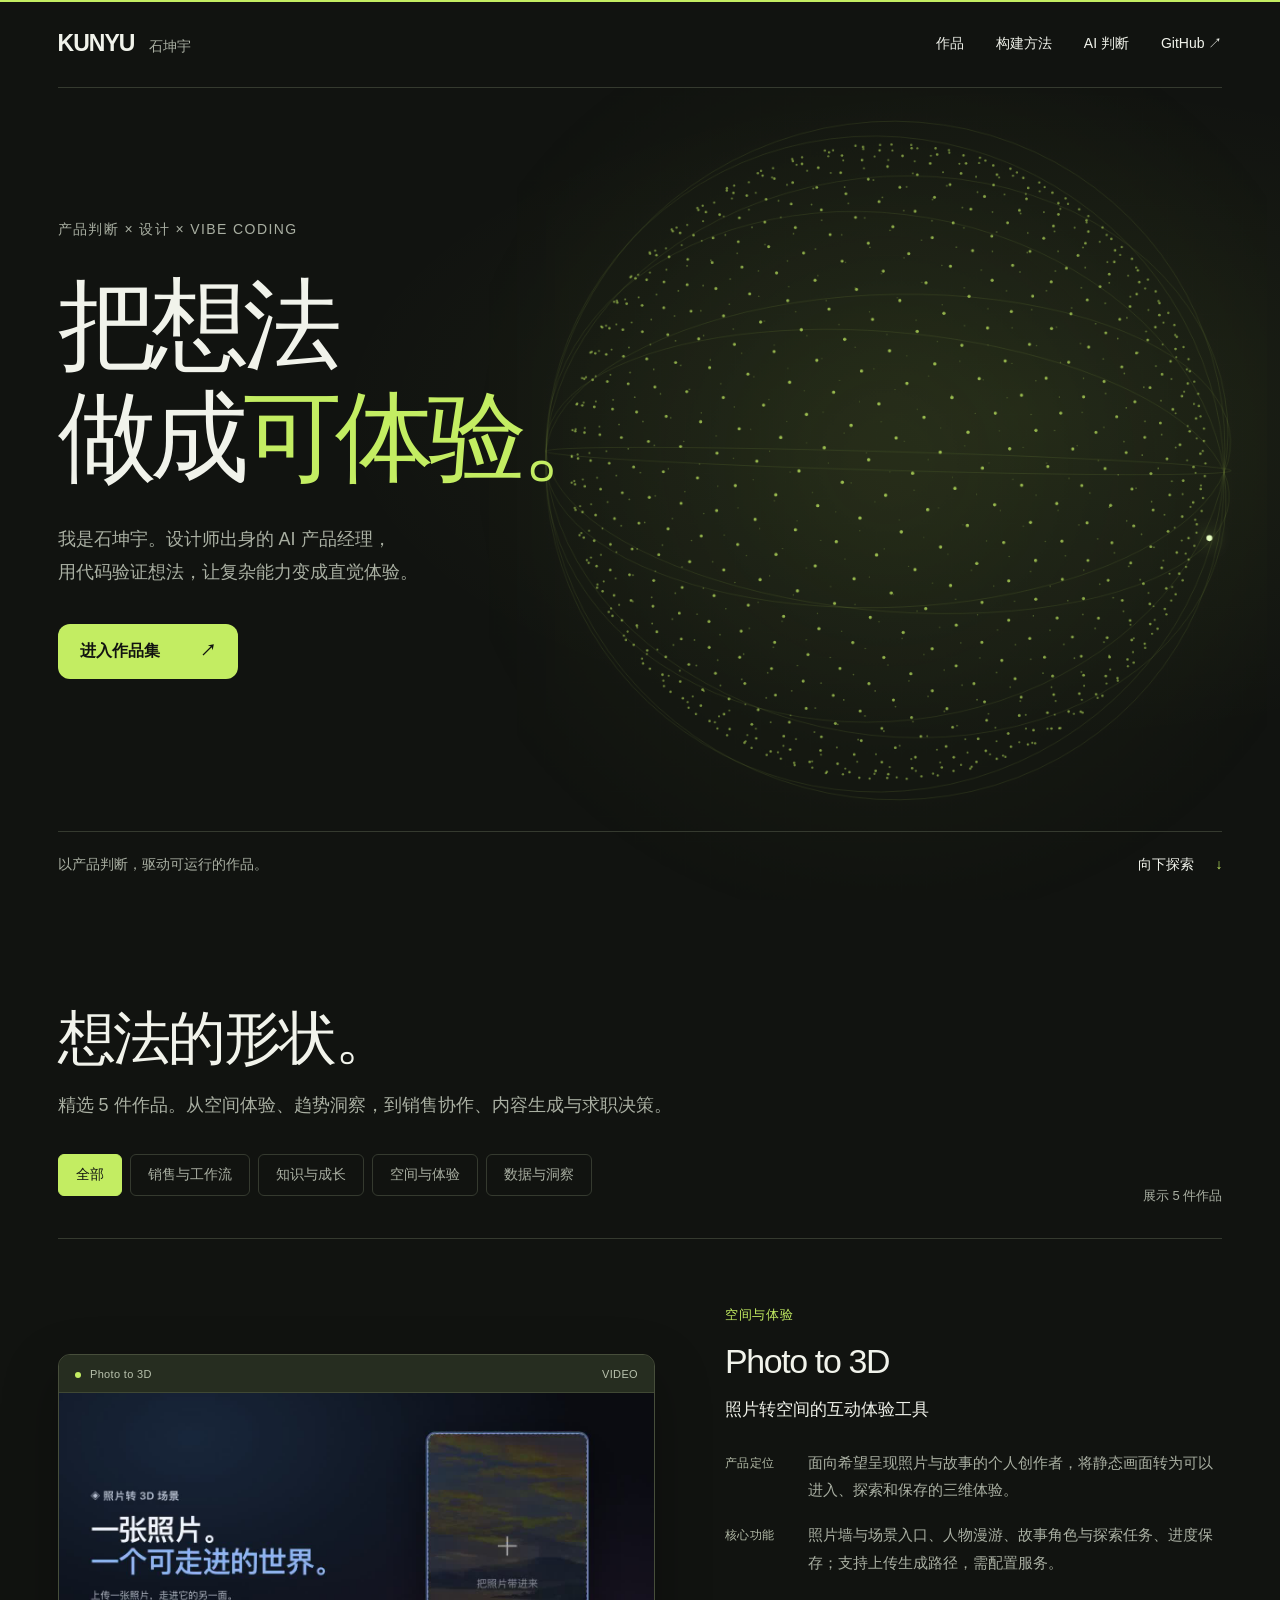
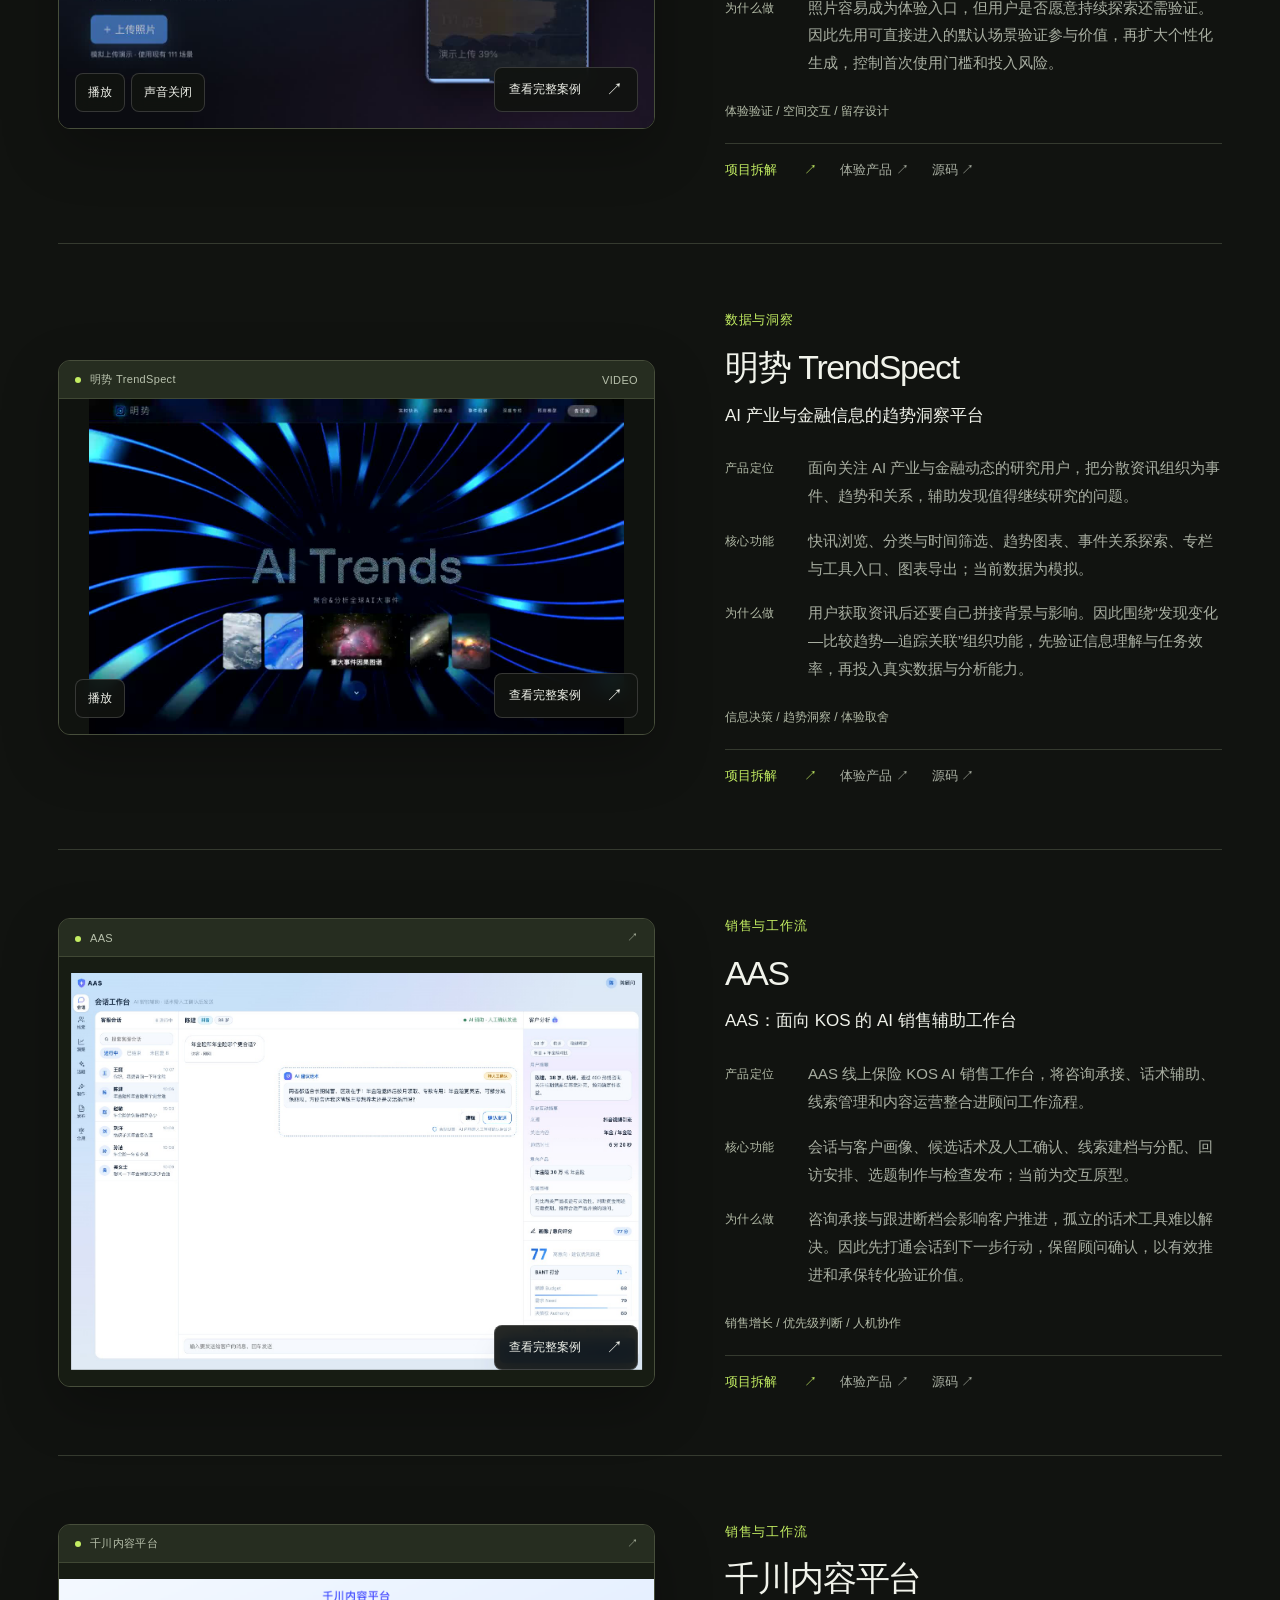
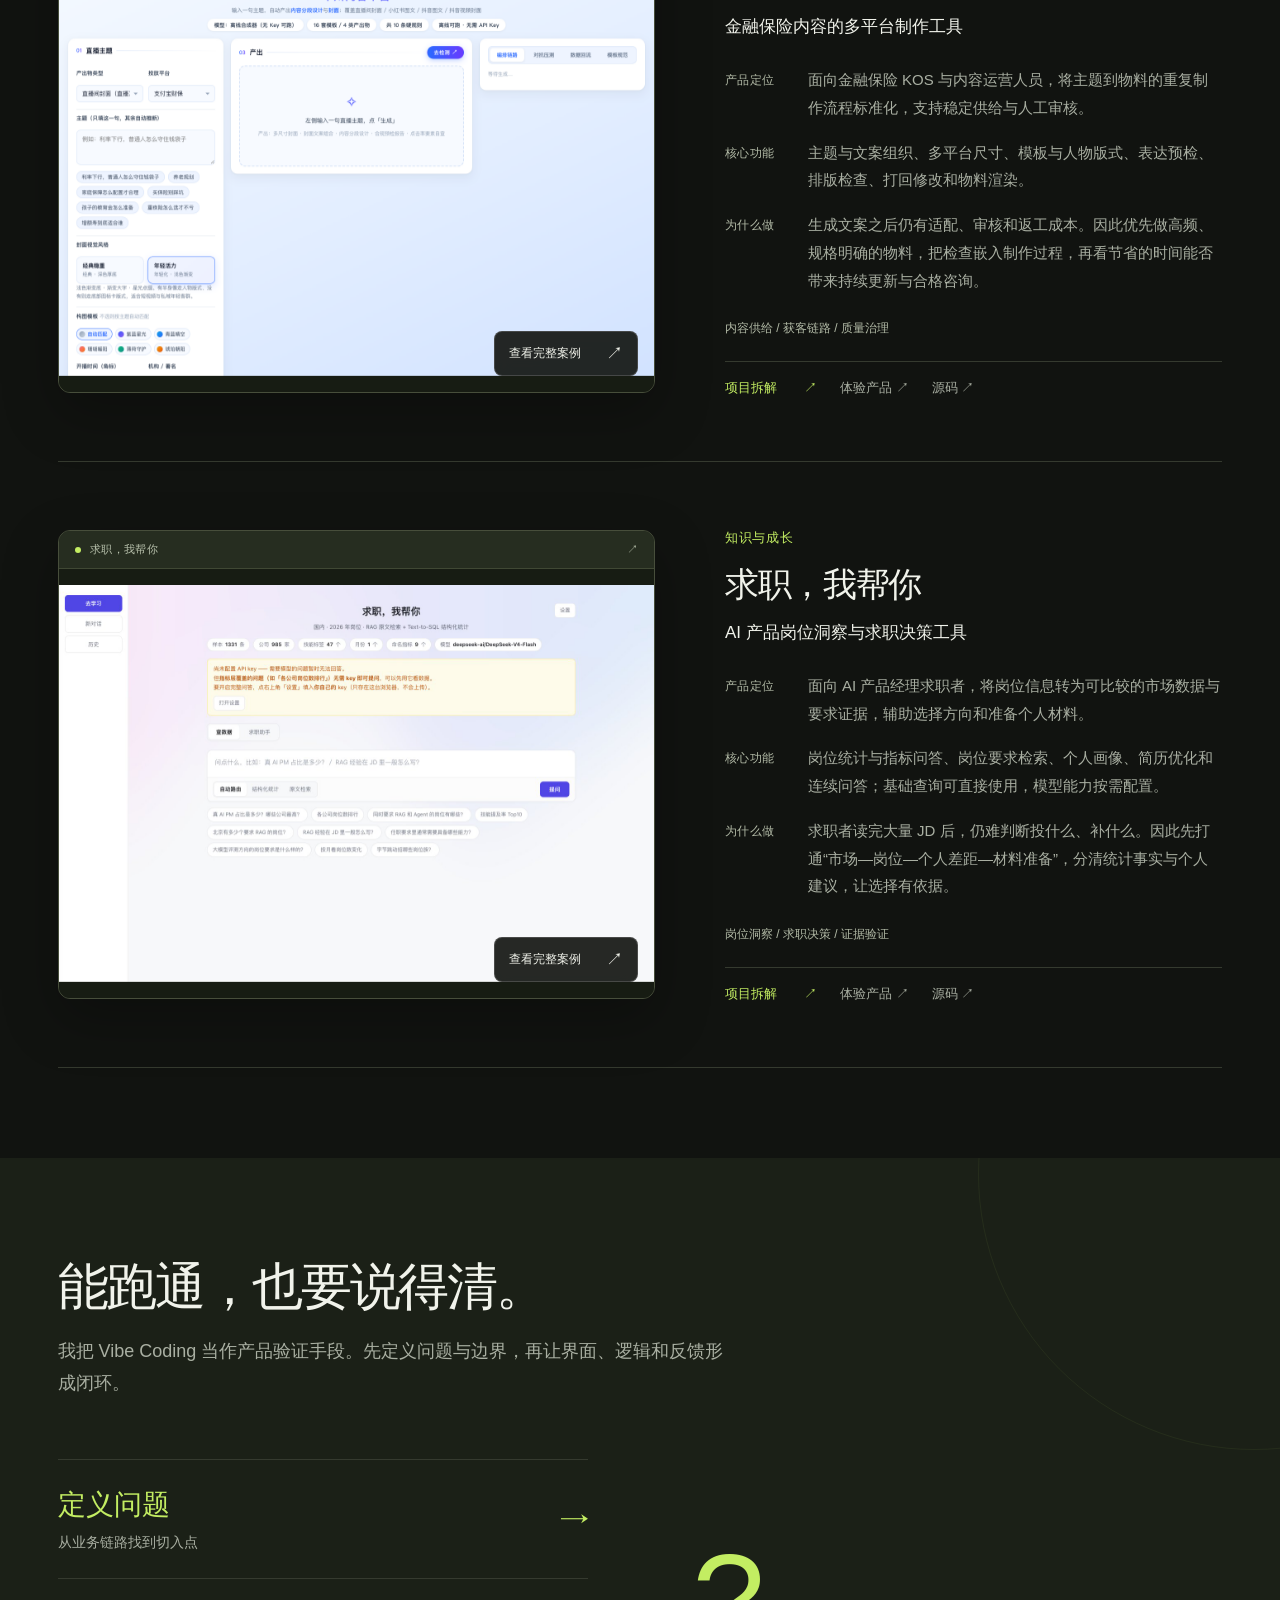
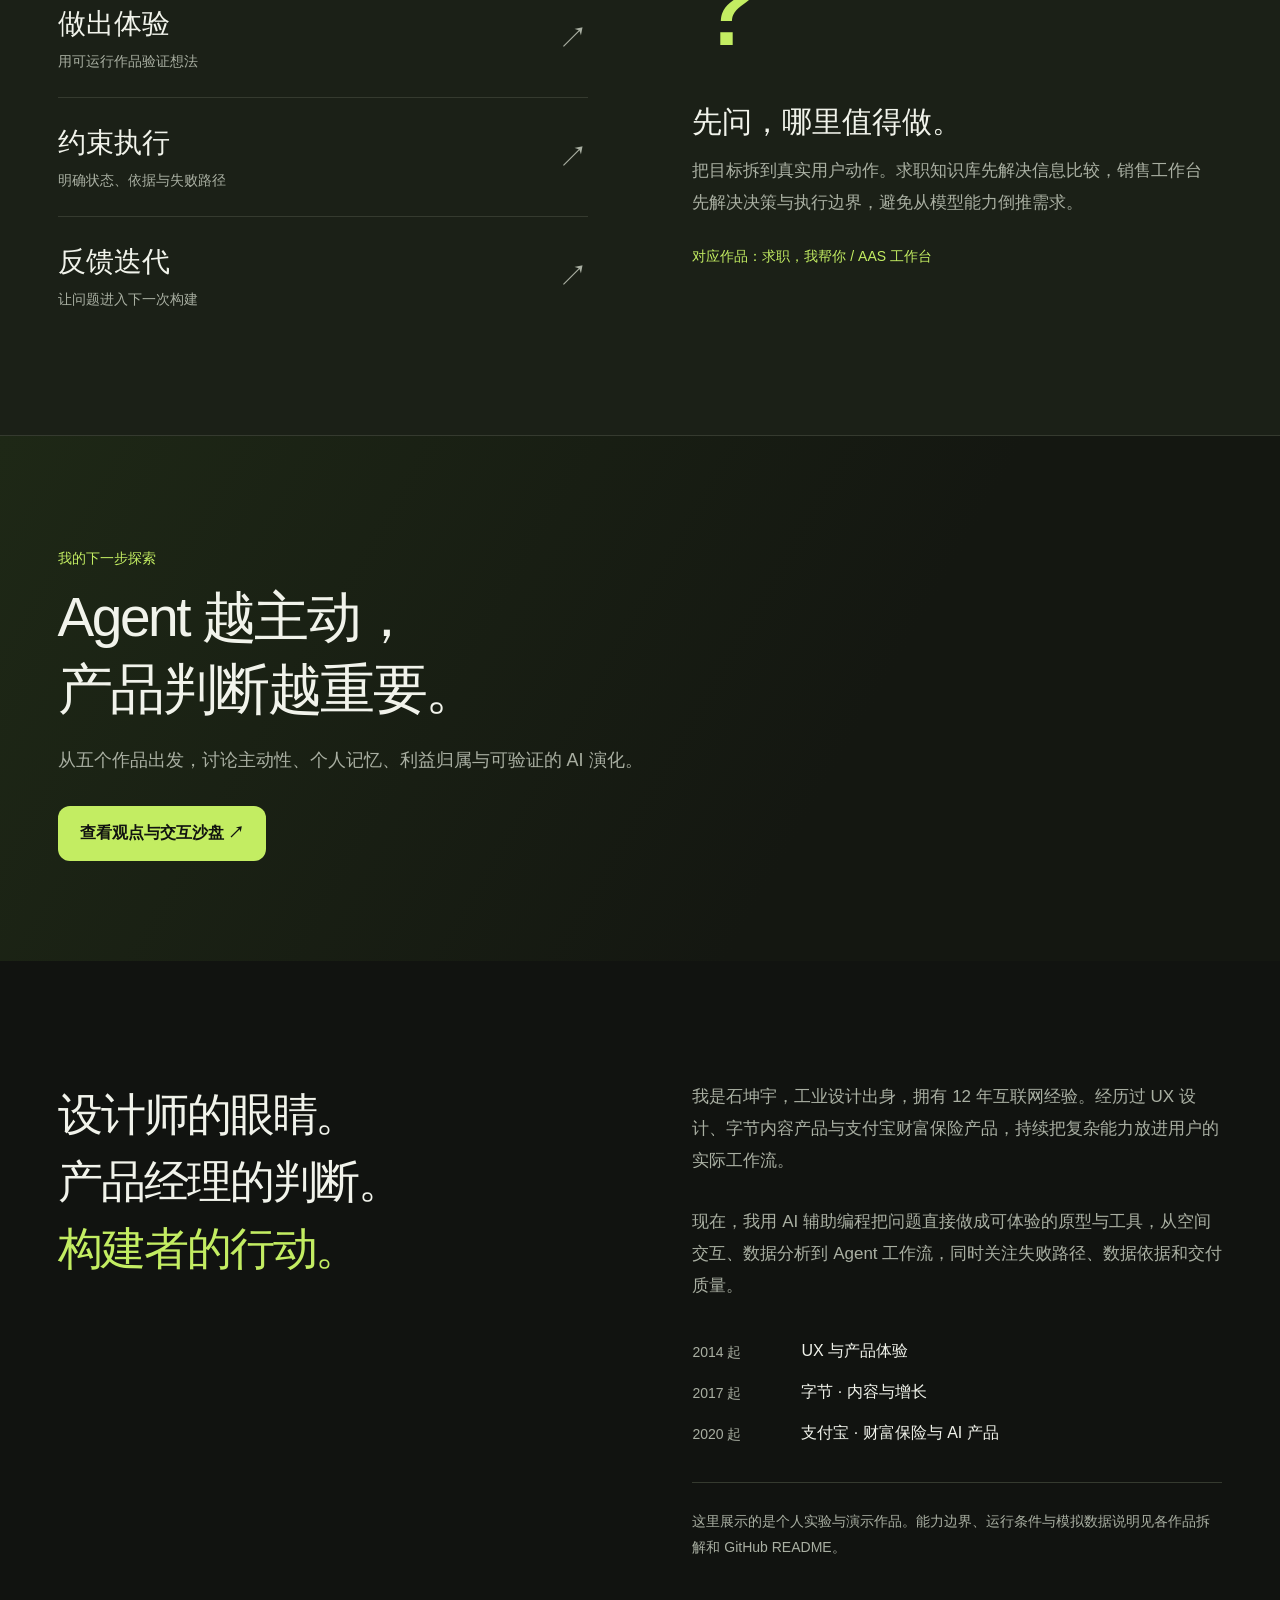
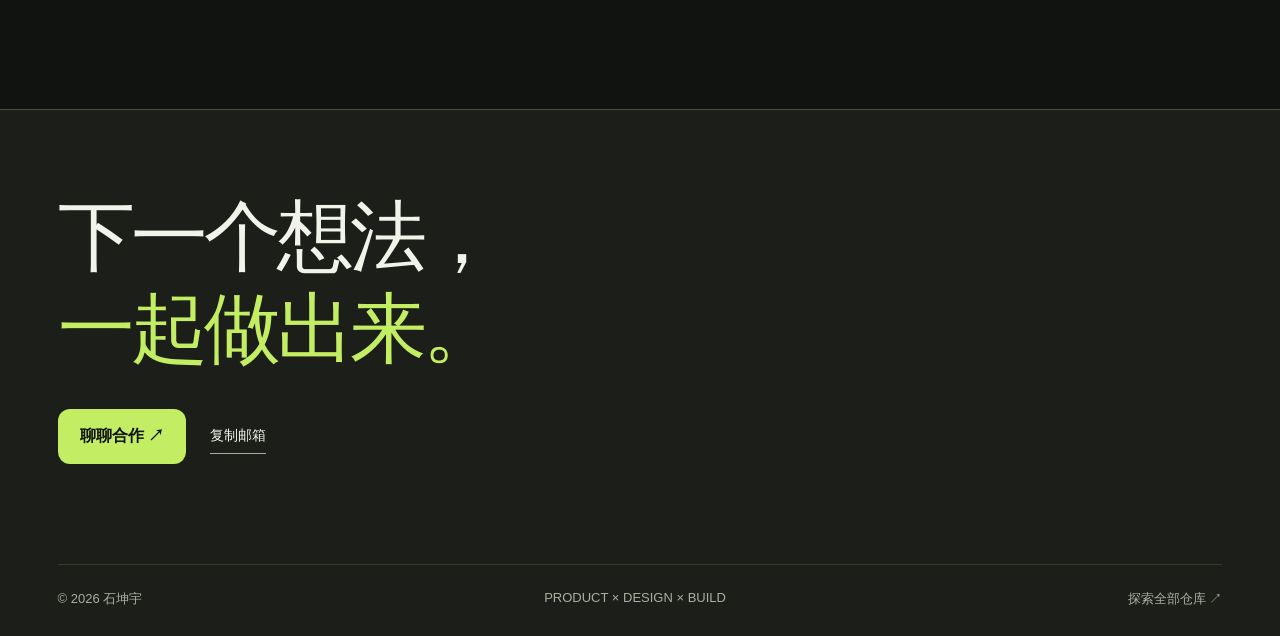
==== index.html @ ea2c9ff7 "Publish portfolio with AAS workbench branding and updated product screenshot" ====
<!doctype html><html lang="zh-CN"><head><meta charset="UTF-8"><meta name="viewport" content="width=device-width, initial-scale=1"><title>石坤宇 · 把想法做成作品</title><meta name="description" content="石坤宇的 Vibe Coding 作品与产品实验：空间交互、数据洞察与 AI 工作流。"><link rel="icon" href="data:image/svg+xml,%3Csvg xmlns='http://www.w3.org/2000/svg' viewBox='0 0 32 32'%3E%3Crect width='32' height='32' fill='%23111310'/%3E%3Ctext x='4' y='24' font-size='24' fill='%23c3ed62'%3EK%3C/text%3E%3C/svg%3E"><link rel="stylesheet" href="style.css"><link rel="stylesheet" href="refinements.css"></head><body><a class="skip" href="#works">跳到作品</a><header><a class="brand" href="#home">KUNYU<span>石坤宇</span></a><nav aria-label="主导航"><a href="#works">作品</a><a href="#method">构建方法</a><a href="perspectives.html">AI 判断</a><a href="https://github.com/cain0624" target="_blank" rel="noopener">GitHub ↗</a></nav></header><main><section class="hero" id="home"><div class="hero-copy"><p class="eyebrow">产品判断 × 设计 × VIBE CODING</p><h1>把想法<br>做成<span>可体验。</span></h1><p class="intro">我是石坤宇。设计师出身的 AI 产品经理，<br>用代码验证想法，让复杂能力变成直觉体验。</p><a class="button magnet" href="#works">进入作品集 <span>↗</span></a></div><div class="stage"><canvas id="field" tabindex="0" role="button" aria-label="自动切换的粒子实验，点击或按空格暂停" aria-pressed="false"></canvas></div><div class="hero-baseline"><span>以产品判断，驱动可运行的作品。</span><a href="#works">向下探索 <span>↓</span></a></div></section><section id="works" class="works reveal"><div class="section-title"><h2>想法的形状。</h2><p>精选 5 件作品。从空间体验、趋势洞察，到销售协作、内容生成与求职决策。</p><div class="filters" role="group" aria-label="作品分类"><button data-filter="全部" aria-pressed="true">全部</button><button data-filter="销售与工作流" aria-pressed="false">销售与工作流</button><button data-filter="知识与成长" aria-pressed="false">知识与成长</button><button data-filter="空间与体验" aria-pressed="false">空间与体验</button><button data-filter="数据与洞察" aria-pressed="false">数据与洞察</button></div><p id="filter-status" role="status" aria-live="polite">展示 5 件作品</p></div></section><section class="gallery" aria-label="全部作品"><article class="work project-row reveal" data-group="空间与体验">
 <div class="project-image project-video"><div class="image-bar"><span>Photo to 3D</span><span>VIDEO</span></div><div class="image-viewport"><video data-src="assets/photo-to-3d-showreel.mp4" poster="assets/photo-to-3d-showreel.jpg" muted loop playsinline preload="none" aria-label="Photo to 3D 项目 Showreel"></video></div><div class="video-tools"><button class="video-toggle" type="button" aria-label="播放Photo to 3D 项目 Showreel" aria-pressed="false">播放</button><button class="video-sound" type="button" aria-label="开启Photo to 3D 项目 Showreel声音" aria-pressed="false">声音关闭</button></div><a class="image-action" href="projects/photo-to-3d.html">查看完整案例 <span>↗</span></a></div>
 <div class="project-copy"><p class="category">空间与体验</p><h3>Photo to 3D</h3><p class="project-headline">照片转空间的互动体验工具</p><dl class="project-facts"><div><dt>产品定位</dt><dd>面向希望呈现照片与故事的个人创作者，将静态画面转为可以进入、探索和保存的三维体验。</dd></div><div><dt>核心功能</dt><dd>照片墙与场景入口、人物漫游、故事角色与探索任务、进度保存；支持上传生成路径，需配置服务。</dd></div><div><dt>为什么做</dt><dd>照片容易成为体验入口，但用户是否愿意持续探索还需验证。因此先用可直接进入的默认场景验证参与价值，再扩大个性化生成，控制首次使用门槛和投入风险。</dd></div></dl><p class="work-meta">体验验证 / 空间交互 / 留存设计</p><div class="project-links"><a class="case-link" href="projects/photo-to-3d.html">项目拆解 <span>↗</span></a><a href="https://cain0624.github.io/photo-to-3d/" target="_blank" rel="noopener">体验产品 ↗</a><a href="https://github.com/cain0624/photo-to-3d#readme" target="_blank" rel="noopener">源码 ↗</a></div></div></article><article class="work project-row reveal" data-group="数据与洞察">
 <div class="project-image project-video"><div class="image-bar"><span>明势 TrendSpect</span><span>VIDEO</span></div><div class="image-viewport"><video data-src="assets/trendspect-hero-v2.mp4" poster="assets/trendspect-hero-v2.jpg" muted loop playsinline preload="none" aria-label="明势首页首屏真实动效录屏"></video></div><div class="video-tools"><button class="video-toggle" type="button" aria-label="播放明势首页首屏真实动效录屏" aria-pressed="false">播放</button></div><a class="image-action" href="projects/ai-trendspect.html">查看完整案例 <span>↗</span></a></div>
 <div class="project-copy"><p class="category">数据与洞察</p><h3>明势 TrendSpect</h3><p class="project-headline">AI 产业与金融信息的趋势洞察平台</p><dl class="project-facts"><div><dt>产品定位</dt><dd>面向关注 AI 产业与金融动态的研究用户，把分散资讯组织为事件、趋势和关系，辅助发现值得继续研究的问题。</dd></div><div><dt>核心功能</dt><dd>快讯浏览、分类与时间筛选、趋势图表、事件关系探索、专栏与工具入口、图表导出；当前数据为模拟。</dd></div><div><dt>为什么做</dt><dd>用户获取资讯后还要自己拼接背景与影响。因此围绕“发现变化—比较趋势—追踪关联”组织功能，先验证信息理解与任务效率，再投入真实数据与分析能力。</dd></div></dl><p class="work-meta">信息决策 / 趋势洞察 / 体验取舍</p><div class="project-links"><a class="case-link" href="projects/ai-trendspect.html">项目拆解 <span>↗</span></a><a href="https://cain0624.github.io/ai-trendspect/" target="_blank" rel="noopener">体验产品 ↗</a><a href="https://github.com/cain0624/ai-trendspect#readme" target="_blank" rel="noopener">源码 ↗</a></div></div></article><article class="work project-row reveal" data-group="销售与工作流">
 <a class="project-image" href="projects/sdr-workbench.html" aria-label="查看AAS · SDR 智能工作台完整案例"><div class="image-bar"><span>AAS</span><span aria-hidden="true">↗</span></div><div class="image-viewport"><div class="parallax-media"><img loading="lazy" src="assets/aas-workbench.jpg" alt="AAS · SDR 智能工作台的真实产品界面"></div></div><span class="image-action">查看完整案例 <span>↗</span></span></a>
 <div class="project-copy"><p class="category">销售与工作流</p><h3>AAS</h3><p class="project-headline">AAS：面向 KOS 的 AI 销售辅助工作台</p><dl class="project-facts"><div><dt>产品定位</dt><dd>AAS 线上保险 KOS AI 销售工作台，将咨询承接、话术辅助、线索管理和内容运营整合进顾问工作流程。</dd></div><div><dt>核心功能</dt><dd>会话与客户画像、候选话术及人工确认、线索建档与分配、回访安排、选题制作与检查发布；当前为交互原型。</dd></div><div><dt>为什么做</dt><dd>咨询承接与跟进断档会影响客户推进，孤立的话术工具难以解决。因此先打通会话到下一步行动，保留顾问确认，以有效推进和承保转化验证价值。</dd></div></dl><p class="work-meta">销售增长 / 优先级判断 / 人机协作</p><div class="project-links"><a class="case-link" href="projects/sdr-workbench.html">项目拆解 <span>↗</span></a><a href="https://cain0624.github.io/sdr-workbench/" target="_blank" rel="noopener">体验产品 ↗</a><a href="https://github.com/cain0624/sdr-workbench#readme" target="_blank" rel="noopener">源码 ↗</a></div></div></article><article class="work project-row reveal" data-group="销售与工作流">
 <a class="project-image" href="projects/qianchuan-content-platform.html" aria-label="查看千川内容平台完整案例"><div class="image-bar"><span>千川内容平台</span><span aria-hidden="true">↗</span></div><div class="image-viewport"><div class="parallax-media"><img loading="lazy" src="assets/qianchuan-content-platform.png" alt="千川内容平台的真实产品界面"></div></div><span class="image-action">查看完整案例 <span>↗</span></span></a>
 <div class="project-copy"><p class="category">销售与工作流</p><h3>千川内容平台</h3><p class="project-headline">金融保险内容的多平台制作工具</p><dl class="project-facts"><div><dt>产品定位</dt><dd>面向金融保险 KOS 与内容运营人员，将主题到物料的重复制作流程标准化，支持稳定供给与人工审核。</dd></div><div><dt>核心功能</dt><dd>主题与文案组织、多平台尺寸、模板与人物版式、表达预检、排版检查、打回修改和物料渲染。</dd></div><div><dt>为什么做</dt><dd>生成文案之后仍有适配、审核和返工成本。因此优先做高频、规格明确的物料，把检查嵌入制作过程，再看节省的时间能否带来持续更新与合格咨询。</dd></div></dl><p class="work-meta">内容供给 / 获客链路 / 质量治理</p><div class="project-links"><a class="case-link" href="projects/qianchuan-content-platform.html">项目拆解 <span>↗</span></a><a href="https://cain0624.github.io/qianchuan-content-platform/" target="_blank" rel="noopener">体验产品 ↗</a><a href="https://github.com/cain0624/qianchuan-content-platform#readme" target="_blank" rel="noopener">源码 ↗</a></div></div></article><article class="work project-row reveal" data-group="知识与成长">
 <a class="project-image" href="projects/jd-insight.html" aria-label="查看求职，我帮你 · 岗位知识库完整案例"><div class="image-bar"><span>求职，我帮你</span><span aria-hidden="true">↗</span></div><div class="image-viewport"><div class="parallax-media"><img loading="lazy" src="assets/jd-insight.jpg" alt="求职，我帮你 · 岗位知识库的真实产品界面"></div></div><span class="image-action">查看完整案例 <span>↗</span></span></a>
 <div class="project-copy"><p class="category">知识与成长</p><h3>求职，我帮你</h3><p class="project-headline">AI 产品岗位洞察与求职决策工具</p><dl class="project-facts"><div><dt>产品定位</dt><dd>面向 AI 产品经理求职者，将岗位信息转为可比较的市场数据与要求证据，辅助选择方向和准备个人材料。</dd></div><div><dt>核心功能</dt><dd>岗位统计与指标问答、岗位要求检索、个人画像、简历优化和连续问答；基础查询可直接使用，模型能力按需配置。</dd></div><div><dt>为什么做</dt><dd>求职者读完大量 JD 后，仍难判断投什么、补什么。因此先打通“市场—岗位—个人差距—材料准备”，分清统计事实与个人建议，让选择有依据。</dd></div></dl><p class="work-meta">岗位洞察 / 求职决策 / 证据验证</p><div class="project-links"><a class="case-link" href="projects/jd-insight.html">项目拆解 <span>↗</span></a><a href="https://cain0624.github.io/jd-insight/" target="_blank" rel="noopener">体验产品 ↗</a><a href="https://github.com/cain0624/jd-insight#readme" target="_blank" rel="noopener">源码 ↗</a></div></div></article></section><section id="method" class="method reveal"><h2>能跑通，也要说得清。</h2><p class="section-intro">我把 Vibe Coding 当作产品验证手段。先定义问题与边界，再让界面、逻辑和反馈形成闭环。</p><div class="method-layout"><div class="steps" role="tablist" aria-label="构建方法"><button role="tab" aria-selected="true" aria-controls="method-panel" id="step-0" data-step="0"><span>定义问题</span><small>从业务链路找到切入点</small><b>↗</b></button><button role="tab" aria-selected="false" aria-controls="method-panel" id="step-1" data-step="1" tabindex="-1"><span>做出体验</span><small>用可运行作品验证想法</small><b>↗</b></button><button role="tab" aria-selected="false" aria-controls="method-panel" id="step-2" data-step="2" tabindex="-1"><span>约束执行</span><small>明确状态、依据与失败路径</small><b>↗</b></button><button role="tab" aria-selected="false" aria-controls="method-panel" id="step-3" data-step="3" tabindex="-1"><span>反馈迭代</span><small>让问题进入下一次构建</small><b>↗</b></button></div><div id="method-panel" role="tabpanel" aria-labelledby="step-0" tabindex="0"><div class="method-symbol" aria-hidden="true">?</div><h3 id="method-title">先问，哪里值得做。</h3><p id="method-description">把目标拆到真实用户动作。求职知识库先解决信息比较，销售工作台先解决决策与执行边界，避免从模型能力倒推需求。</p><div class="method-evidence" id="method-evidence">对应作品：求职，我帮你 / AAS 工作台</div></div></div></section><section class="perspective-entry"><p class="category">我的下一步探索</p><h2>Agent 越主动，<br>产品判断越重要。</h2><p>从五个作品出发，讨论主动性、个人记忆、利益归属与可验证的 AI 演化。</p><a class="button" href="perspectives.html">查看观点与交互沙盘 ↗</a></section><section id="about" class="about reveal"><div class="about-title"><h2>设计师的眼睛。<br>产品经理的判断。<br><span>构建者的行动。</span></h2></div><div class="about-copy"><p>我是石坤宇，工业设计出身，拥有 12 年互联网经验。经历过 UX 设计、字节内容产品与支付宝财富保险产品，持续把复杂能力放进用户的实际工作流。</p><p>现在，我用 AI 辅助编程把问题直接做成可体验的原型与工具，从空间交互、数据分析到 Agent 工作流，同时关注失败路径、数据依据和交付质量。</p><div class="experience"><span>2014 起</span><p>UX 与产品体验</p><span>2017 起</span><p>字节 · 内容与增长</p><span>2020 起</span><p>支付宝 · 财富保险与 AI 产品</p></div><p class="boundary">这里展示的是个人实验与演示作品。能力边界、运行条件与模拟数据说明见各作品拆解和 GitHub README。</p></div></section><footer><p class="footer-lead">下一个想法，<br><span>一起做出来。</span></p><div class="footer-actions"><a class="button magnet" href="mailto:291623933@qq.com">聊聊合作 ↗</a><button id="copy-email">复制邮箱</button><span id="copy-status" role="status" aria-live="polite"></span></div><div class="footer-bottom"><span>© 2026 石坤宇</span><span>PRODUCT × DESIGN × BUILD</span><a href="https://github.com/cain0624" target="_blank" rel="noopener">探索全部仓库 ↗</a></div></footer></main><script src="app.js"></script></body></html>
---- style.css ----
:root{--bg:#111310;--surface:#1c1f19;--text:#f1f3eb;--muted:#a9afa2;--accent:#c3ed62;--line:#353a2f;--radius:12px}*{box-sizing:border-box}html{scroll-behavior:smooth;scroll-padding-top:100px}body{margin:0;background:var(--bg);color:var(--text);font-family:'Helvetica Neue','PingFang SC',sans-serif;-webkit-font-smoothing:antialiased}a{color:inherit;text-decoration:none}button{font:inherit;cursor:pointer}a:focus-visible,button:focus-visible{outline:2px solid var(--accent);outline-offset:6px}.skip{position:absolute;left:10px;top:-80px}.skip:focus{top:10px;z-index:100}header{height:80px;margin:0 4.5%;display:flex;align-items:center;justify-content:space-between;border-bottom:1px solid var(--line);position:relative;z-index:5}.brand{font-size:23px;font-weight:700;letter-spacing:-1px}.brand span{font-size:14px;letter-spacing:0;font-weight:400;color:var(--muted);margin-left:15px}nav{display:flex;gap:32px;font-size:14px}nav a:hover{color:var(--accent)}.hero{position:relative;display:grid;grid-template-columns:55% 45%;min-height:calc(100svh - 80px);max-height:950px;padding:72px 4.5% 72px;align-items:center}.hero-copy{z-index:2;pointer-events:none}.hero-copy a{pointer-events:auto}.eyebrow{font-size:14px;color:var(--muted);margin:0 0 30px;letter-spacing:.1em}h1{font-size:clamp(60px,6.8vw,110px);line-height:1.12;font-weight:500;letter-spacing:-.06em;margin:0 0 30px}h1 span{color:var(--accent)}.intro{font-size:18px;line-height:1.8;color:var(--muted);margin:0 0 36px}.button{display:inline-flex;gap:40px;background:var(--accent);color:var(--bg);padding:17px 22px;border-radius:var(--radius);font-weight:600;font-size:16px;transition:transform .3s}.button:active{scale:.98}.stage{position:absolute;width:55%;right:0;top:0;bottom:0;overflow:hidden}canvas{width:100%;height:100%;display:block}.stage-controls{position:absolute;bottom:64px;left:50%;transform:translateX(-50%);display:flex;gap:5px;background:var(--surface);border:1px solid var(--line);padding:5px;border-radius:var(--radius)}.stage-controls button{border:0;background:transparent;color:var(--muted);padding:10px 16px;border-radius:8px;font-size:14px}.stage-controls button.active{background:var(--accent);color:var(--bg)}.works{padding:70px 4.5% 90px}.section-title{margin-bottom:44px}h2{font-size:clamp(36px,4vw,64px);font-weight:500;letter-spacing:-.045em;line-height:1.15;margin:0 0 18px}.section-title p{color:var(--muted);font-size:18px}.featured{display:grid;grid-template-columns:2fr 1fr;gap:50px;align-items:center}.project-image{display:block;position:relative;overflow:hidden;border-radius:var(--radius);background:var(--surface)}.project-image img{display:block;width:100%;aspect-ratio:1.5;object-fit:cover;transition:transform .8s cubic-bezier(.2,.8,.2,1)}.project-image:hover img{transform:scale(1.035)}.image-action{position:absolute;right:20px;bottom:20px;padding:12px 20px;border-radius:8px;background:var(--accent);color:var(--bg);font-size:14px}.category{color:var(--accent);font-size:14px}.project-copy h3{font-size:40px;font-weight:500;letter-spacing:-.04em;margin:20px 0}.project-copy p{font-size:17px;line-height:1.8;color:var(--muted)}.project-copy a{display:inline-block;margin-top:20px;font-size:16px;border-bottom:1px solid var(--accent);padding-bottom:6px}@media(max-width:760px){header{height:68px}.brand span{display:none}nav{gap:18px}nav a:nth-child(2),nav a:nth-child(3){display:none}.hero{display:flex;align-items:flex-start;min-height:850px;max-height:none;padding-top:45px}.hero-copy{width:100%}h1{font-size:clamp(52px,10vw,78px)}.intro{font-size:16px}.stage{top:380px;height:470px;width:100%}.stage-controls{bottom:25px}.featured{grid-template-columns:1fr;gap:20px}.works{padding-top:50px}.project-copy h3{font-size:32px}}@media(prefers-reduced-motion:reduce){html{scroll-behavior:auto}*,*::before,*::after{animation:none!important;transition:none!important}}
.gallery{padding:0 4.5% 130px;display:grid;grid-template-columns:repeat(12,1fr);gap:75px 40px}.work.wide{grid-column:span 7}.work.narrow{grid-column:span 5}.work:nth-child(2){padding-top:150px}.work:nth-child(3){padding-top:0}.work:nth-child(4){padding-top:120px}.work .project-image img{aspect-ratio:1.6;object-position:top}.work-heading{display:flex;align-items:center;justify-content:space-between;gap:20px;margin-top:22px}.work h3{font-size:27px;font-weight:500;margin:0;letter-spacing:-.035em}.work>p{font-size:16px;line-height:1.7;color:var(--muted);max-width:480px}.work-meta{font-size:14px;color:var(--muted)}.case-link{border:0;border-bottom:1px solid var(--line);color:var(--accent);background:none;padding:8px 0;white-space:nowrap;font-size:14px;transition:border-color .2s}.case-link:hover{border-color:var(--accent)}.featured .case-link{margin-right:20px}.method{padding:100px 4.5%;background:var(--surface)}.section-intro{font-size:18px;line-height:1.8;color:var(--muted);max-width:680px;margin-bottom:60px}.method-layout{display:grid;grid-template-columns:1fr 1fr;gap:9%}.steps button{width:100%;border:0;border-top:1px solid var(--line);background:none;color:var(--muted);text-align:left;padding:26px 0;display:grid;grid-template-columns:1fr auto;align-items:center;gap:10px}.steps button span{font-size:28px;color:var(--text)}.steps button small{font-size:14px;grid-column:1}.steps button b{font-size:30px;grid-column:2;grid-row:1/3;font-weight:400}.steps button[aria-selected=true] span,.steps button[aria-selected=true] b{color:var(--accent)}#method-panel{display:flex;flex-direction:column;justify-content:center;min-height:390px}.method-symbol{font-size:130px;color:var(--accent);line-height:1.1;letter-spacing:-.09em;font-weight:300;transition:transform .45s}.method-symbol:hover{transform:rotate(-8deg)}#method-title{font-size:30px;font-weight:500;margin:30px 0 12px}#method-description{font-size:17px;line-height:1.9;color:var(--muted);max-width:520px;margin:0 0 28px}.method-evidence{font-size:14px;color:var(--accent)}.about{padding:140px 4.5%;display:grid;grid-template-columns:1fr 1fr;gap:9%}.about h2{font-size:clamp(34px,3.5vw,55px);line-height:1.5}.about h2 span{color:var(--accent)}.about-copy>p{font-size:17px;color:var(--muted);line-height:1.9;margin:0 0 28px}.experience{display:grid;grid-template-columns:95px 1fr;gap:20px 14px;margin:38px 0}.experience span{font-size:14px;color:var(--muted);padding-top:3px}.experience p{margin:0;font-size:16px}.about-copy .boundary{font-size:14px;color:var(--muted);border-top:1px solid var(--line);padding-top:25px}footer{padding:80px 4.5% 28px;background:var(--surface)}.footer-lead{font-size:clamp(42px,6vw,86px);line-height:1.2;letter-spacing:-.05em;margin:0 0 35px}.footer-lead span{color:var(--accent)}.footer-actions{display:flex;align-items:center;gap:24px;flex-wrap:wrap}.footer-actions>button{background:none;color:var(--text);border:0;border-bottom:1px solid var(--muted);padding:8px 0;font-size:14px}#copy-status{font-size:14px;color:var(--muted)}.footer-bottom{margin-top:100px;padding-top:25px;border-top:1px solid var(--line);display:flex;justify-content:space-between;gap:20px;font-size:13px;color:var(--muted)}dialog{background:var(--surface);color:var(--text);border:1px solid var(--line);border-radius:var(--radius);width:min(750px,94vw);max-height:85dvh;padding:48px;overflow:auto}dialog::backdrop{background:rgb(0 0 0 / .8);backdrop-filter:blur(8px)}dialog .close{position:absolute;right:20px;top:14px;background:none;border:0;color:var(--text);font-size:32px}dialog h2{font-size:38px;margin:16px 0 30px}dialog h3{font-size:18px;color:var(--text);margin:28px 0 8px}dialog p{font-size:16px;line-height:1.85;color:var(--muted)}.case-actions{display:flex;align-items:center;gap:30px;margin-top:35px}.case-actions>a:not(.button){font-size:14px}.reveal{opacity:1}.motion .reveal:not(.visible){opacity:0;transform:translateY(36px)}.motion .reveal{transition:opacity .8s cubic-bezier(.2,.8,.2,1),transform .8s cubic-bezier(.2,.8,.2,1)}.hero-copy{animation:arrive .9s cubic-bezier(.2,.8,.2,1) both}@keyframes arrive{from{opacity:0;transform:translateY(24px)}to{opacity:1;transform:translateY(0)}}@media(max-width:760px){.gallery{display:block;padding-bottom:60px}.work{padding-top:0!important;margin-bottom:45px}.work-heading{gap:10px}.work h3{font-size:24px}.method{padding:60px 4.5%}.method-layout{grid-template-columns:1fr;gap:35px}.section-intro{font-size:16px;margin-bottom:35px}.steps button{padding:20px 0}.steps button span{font-size:23px}#method-panel{min-height:320px}.method-symbol{font-size:90px}.about{grid-template-columns:1fr;padding:70px 4.5%;gap:24px}.about h2{font-size:36px}.footer-bottom{flex-wrap:wrap;margin-top:65px}.footer-bottom span:nth-child(2){display:none}dialog{padding:36px 24px}dialog h2{font-size:30px}.case-actions{gap:20px}.hero{min-height:825px}.stage{top:370px;height:455px}}@media(prefers-reduced-motion:reduce){.motion .reveal:not(.visible){opacity:1;transform:none}}
.stage-controls{width:max-content}.stage-controls button{white-space:nowrap}
[hidden]{display:none!important}.filters{display:flex;flex-wrap:wrap;gap:10px;margin:32px 0 14px}.filters button{border:1px solid var(--line);background:var(--surface);border-radius:8px;color:var(--muted);font-size:14px;padding:11px 17px}.filters button[aria-pressed=true]{background:var(--accent);color:var(--bg);border-color:var(--accent)}#filter-status{font-size:14px;color:var(--muted)}.work .project-state{font-size:13px;line-height:1.6;margin:12px 0 0}.gallery .work:nth-child(n){padding-top:0}.gallery .work:nth-child(4n+2){padding-top:95px}.gallery .work:nth-child(4n+4){padding-top:55px}.ecosystem{padding:90px 4.5% 110px;border-top:1px solid var(--line)}.chains>div{padding:30px 0;border-top:1px solid var(--line)}.chains h3{font-size:23px;font-weight:500;margin:0 0 24px}.chain{display:flex;align-items:center;gap:16px;flex-wrap:wrap}.chain a{padding:15px 22px;border:1px solid var(--line);border-radius:var(--radius);font-size:17px;transition:color .2s,border-color .2s}.chain a:hover{color:var(--accent);border-color:var(--accent)}.chain span{color:var(--accent)}.chains p{font-size:16px;color:var(--muted);line-height:1.8}.detail-hero{padding:45px 7% 60px;max-width:1500px;margin:auto}.back{font-size:14px;color:var(--muted);display:block;margin-bottom:45px}.detail-hero h1{font-size:clamp(36px,4.6vw,70px);line-height:1.2;letter-spacing:-.04em;max-width:1100px;margin:16px 0 22px}.detail-summary{font-size:20px;line-height:1.8;color:var(--muted);max-width:850px}.detail-state{font-size:14px;color:var(--accent);margin-top:25px}.detail-actions{display:flex;align-items:center;gap:30px;margin:28px 0 45px}.detail-actions>a:not(.button){font-size:14px}.detail-image{width:100%;aspect-ratio:1.9;object-fit:cover;object-position:top;border-radius:var(--radius);display:block;background:var(--surface)}.case-layout{display:grid;grid-template-columns:160px minmax(0,820px);gap:70px;padding:10px 7% 100px;max-width:1500px;margin:auto}.case-toc{position:sticky;top:35px;align-self:start;display:flex;flex-direction:column;gap:20px;padding-top:10px}.case-toc a{font-size:16px;color:var(--muted)}.case-toc a:hover{color:var(--accent)}.case-chapter{margin-bottom:65px;scroll-margin-top:35px}.case-chapter h2{font-size:32px;margin-bottom:25px}.case-chapter p,.case-chapter li{font-size:17px;line-height:1.95;color:var(--muted)}.case-chapter ul{padding-left:20px}.case-chapter li{padding:0 0 18px 8px}.evidence-links{display:grid;gap:18px}.evidence-links a{padding:20px;background:var(--surface);border-radius:var(--radius);display:flex;flex-direction:column;gap:12px}.evidence-links b{font-size:16px;font-weight:500}.evidence-links span{font-size:14px;color:var(--accent);overflow-wrap:anywhere}.related>a{display:block;padding:15px 0;color:var(--accent);font-size:17px}.detail-footer{display:flex;justify-content:space-between;gap:30px;font-size:14px;padding:35px 7%}.detail-page .button{white-space:nowrap}@media(max-width:760px){.gallery .work:nth-child(n){padding-top:0}.ecosystem{padding:60px 4.5%}.chain{gap:10px}.chain a{font-size:15px;padding:12px 14px}.chains h3{font-size:21px}.detail-hero{padding:30px 5%}.detail-hero h1{font-size:38px}.detail-summary{font-size:17px}.detail-image{aspect-ratio:1.5}.detail-actions{gap:20px}.case-layout{display:block;padding:0 5% 60px}.case-toc{position:relative;top:0;flex-direction:row;gap:20px;overflow-x:auto;white-space:nowrap;padding:22px 0;margin-bottom:30px;border-bottom:1px solid var(--line)}.case-chapter h2{font-size:28px}.case-chapter p,.case-chapter li{font-size:16px}.case-chapter{margin-bottom:45px}.detail-footer{flex-direction:column;gap:16px}.filters button{padding:10px 13px}}
.perspective-entry{padding:85px 4.5%;border-top:1px solid var(--line)}.perspective-entry h2{font-size:clamp(36px,4.3vw,64px);line-height:1.3}.perspective-entry>p:not(.category){font-size:18px;line-height:1.8;color:var(--muted);margin-bottom:30px;max-width:750px}

.implementation-notes{border-top:1px solid var(--line);padding-top:25px}.implementation-notes summary{font-size:17px;color:var(--muted);cursor:pointer}.implementation-notes summary:focus-visible{outline:2px solid var(--accent);outline-offset:6px}.implementation-notes[open] summary{color:var(--accent);margin-bottom:24px}
.detail-overview{max-width:950px;display:grid;gap:18px;margin:26px 0 30px;padding:24px 0;border-top:1px solid var(--line);border-bottom:1px solid var(--line)}.detail-overview>div{display:grid;grid-template-columns:75px 1fr;gap:22px}.detail-overview dt{font-size:14px;color:var(--accent);line-height:1.9}.detail-overview dd{margin:0;font-size:16px;line-height:1.9;color:var(--muted)}@media(max-width:760px){.detail-overview>div{grid-template-columns:65px 1fr;gap:14px}.detail-overview dd{font-size:15px}}
---- refinements.css ----
/* One editorial grid, shared spacing and a single accent. */
:root{--ease:cubic-bezier(.22,1,.36,1)}
body{background:#111310}
header{height:88px}nav a{position:relative;padding:10px 0}nav a::after{content:'';position:absolute;left:0;bottom:0;width:100%;height:1px;background:var(--accent);transform:scaleX(0);transform-origin:left;transition:transform .3s var(--ease)}nav a:hover::after{transform:scaleX(1)}
.hero{min-height:calc(100svh - 88px);padding-bottom:120px;isolation:isolate}
.hero::before{content:'';position:absolute;inset:0;background:radial-gradient(ellipse at 80% 40%,#c3ed6210,transparent 48%);z-index:-1;pointer-events:none}
.hero h1{font-size:clamp(68px,7.7vw,126px);font-weight:500;line-height:1.14;letter-spacing:-.065em}.hero-copy{animation:none}.hero-copy>*{animation:copy-enter 1s var(--ease) both}.hero-copy h1{animation-delay:.12s}.hero-copy .intro{animation-delay:.22s}.hero-copy .button{animation-delay:.32s}.hero h1 span{display:inline-block}.hero-baseline{position:absolute;bottom:26px;left:4.5%;right:4.5%;border-top:1px solid var(--line);padding-top:24px;display:flex;align-items:center;justify-content:space-between;font-size:14px;color:var(--muted)}.hero-baseline a{color:var(--text)}.hero-baseline a span{display:inline-block;margin-left:18px;color:var(--accent)}
.stage{width:57%;animation:stage-enter 1.4s var(--ease) both}.stage-caption{position:absolute;top:40px;left:12%;right:9%;display:flex;justify-content:space-between;gap:15px;font-size:12px;letter-spacing:.08em;color:var(--muted);pointer-events:none}.stage-caption span:last-child{letter-spacing:0}.stage-controls{bottom:94px;background:#1c1f19b3;backdrop-filter:blur(12px);padding:6px}.stage-controls button{transition:background .25s,color .25s}.stage-controls button:hover:not(.active){background:#ffffff0b;color:var(--text)}
.works{padding:105px 4.5% 0}.section-title{position:relative;padding-bottom:30px;margin:0;border-bottom:1px solid var(--line)}.section-title h2{font-size:clamp(44px,4.5vw,70px)}.section-title>p{max-width:700px;line-height:1.8}.filters{gap:8px;margin:32px 0 12px}.filters button{background:transparent;border-radius:6px;transition:background .25s,color .25s,border-color .25s}.filters button:hover{border-color:var(--accent);color:var(--text)}.filters button[aria-pressed=true]:hover{color:var(--bg)}#filter-status{position:absolute;bottom:30px;right:0;margin:0;font-size:13px}
.gallery{display:flex;flex-direction:column;gap:0;padding:0 4.5% 90px}.gallery .project-row:nth-child(n){padding:64px 0;margin:0;display:grid;grid-template-columns:minmax(0,1.2fr) minmax(0,1fr);gap:clamp(36px,5.5vw,88px);align-items:center;border-bottom:1px solid var(--line)}
.project-row .project-image{border:1px solid #474e3b;background:#20251b;box-shadow:0 20px 55px #0004;overflow:hidden;transform:perspective(1200px) rotateX(var(--tilt-x,0deg)) rotateY(var(--tilt-y,0deg));transition:transform .45s var(--ease),box-shadow .45s var(--ease),border-color .3s;will-change:auto;position:relative;border-radius:12px}.project-row .image-bar{height:38px;padding:0 16px;display:flex;align-items:center;justify-content:space-between;color:#b8c1ac;background:#262d20;font-size:11px;letter-spacing:.03em;border-bottom:1px solid #404834}.project-row .image-bar>span:first-child::before{content:'';display:inline-block;width:6px;height:6px;border-radius:50%;background:var(--accent);margin-right:9px}.project-row .image-viewport{overflow:hidden}.project-row .project-image img{width:100%;height:auto;aspect-ratio:1.5;object-fit:contain;object-position:center;transition:transform .75s var(--ease)}.project-row .project-image::after{content:'';position:absolute;inset:38px 0 0;background:radial-gradient(circle at var(--light-x,50%) var(--light-y,50%),#ffffff12,transparent 58%);opacity:0;transition:opacity .35s;pointer-events:none}.project-row .project-image:hover{box-shadow:0 32px 70px #0007;border-color:#809751}.project-row .project-image:hover::after{opacity:1}.project-row .project-image:hover img{transform:scale(1.025)}.project-row .image-action{bottom:16px;right:16px;padding:10px 14px;background:#111310e8;color:var(--text);border:1px solid #ffffff29;backdrop-filter:blur(8px);font-size:12px;display:flex;align-items:center;gap:25px;transition:color .25s,background .25s}.project-row .project-image:hover .image-action{color:var(--accent);background:#111310}.project-row .image-action>span{font-size:17px}
.project-row .project-copy{min-width:0}.project-row .category{color:var(--accent);font-size:13px;letter-spacing:.06em;margin:0 0 15px}.project-row .project-copy h3{font-size:clamp(27px,2.65vw,42px);font-weight:500;line-height:1.2;letter-spacing:-.04em;margin:0 0 14px}.project-row .project-headline{font-size:17px;line-height:1.7;margin:0 0 24px;color:var(--text)}.project-facts{margin:0 0 24px;display:grid;gap:17px}.project-facts>div{display:grid;grid-template-columns:66px 1fr;gap:17px}.project-facts dt{font-size:12px;color:#b3bba7;padding-top:4px;line-height:1.8;letter-spacing:.04em}.project-facts dd{margin:0;color:var(--muted);font-size:15px;line-height:1.85;text-wrap:pretty}.project-row .work-meta{font-size:12px;line-height:1.8;color:#b3bba7;margin:0 0 21px}.project-row .project-links{display:flex;align-items:center;gap:23px;padding-top:17px;border-top:1px solid var(--line)}.project-row .project-links a{margin:0;padding:0;border:0;display:inline-flex;align-items:center;gap:27px;font-size:13px;color:var(--muted);transition:color .2s}.project-row .project-links a:first-child{color:var(--accent)}.project-row .project-links a:hover{color:var(--text)}.project-links a span{transition:transform .25s var(--ease)}.project-links a:hover span{transform:translate(3px,-3px)}
.motion .project-row:not(.visible){opacity:1;transform:none}.motion .project-row:not(.visible) .project-image{opacity:0;translate:0 35px}.motion .project-row:not(.visible) .project-copy{opacity:0;translate:0 28px}.motion .project-row .project-image{transition:opacity .8s var(--ease),translate .9s var(--ease),transform .45s var(--ease),box-shadow .45s var(--ease),border-color .3s}.motion .project-row .project-copy{transition:opacity .8s var(--ease) .12s,translate .9s var(--ease) .12s}
.ecosystem{padding-top:100px}.chains>div{position:relative}.chain a{background:#ffffff03;transition:background .3s,border-color .3s,transform .3s}.chain a:hover{transform:translateY(-4px);background:#c3ed620a}.method{position:relative;overflow:hidden;background:#1b2017}.method::after{content:'';width:550px;height:550px;border:1px solid #c3ed6210;border-radius:50%;position:absolute;right:-250px;top:-260px;pointer-events:none}.steps button{transition:padding .3s var(--ease),background .3s}.steps button:hover{padding-left:12px}.steps button b{transition:transform .3s}.steps button[aria-selected=true] b{transform:rotate(45deg)}.perspective-entry{background:linear-gradient(120deg,#1e2816 0%,#141711 65%);padding-top:100px;padding-bottom:100px}.perspective-entry h2{max-width:850px}.perspective-entry .button:hover{transform:translateY(-3px)}.about{padding-top:120px;padding-bottom:120px}.button{transition:transform .3s var(--ease),box-shadow .3s,background .3s}.button:hover{box-shadow:0 8px 30px #c3ed621b;background:#d0f67b}footer{border-top:1px solid #485237}
@keyframes copy-enter{from{opacity:0;transform:translateY(38px);filter:blur(8px)}to{opacity:1;transform:none;filter:blur(0)}}@keyframes stage-enter{from{opacity:0;transform:scale(.88)}to{opacity:1;transform:scale(1)}}
@supports(animation-timeline:scroll()){body::before{content:'';position:fixed;top:0;left:0;height:2px;width:100%;background:var(--accent);z-index:20;transform-origin:left;animation:reading-progress linear both;animation-timeline:scroll(root)}@keyframes reading-progress{from{transform:scaleX(0)}to{transform:scaleX(1)}}}
@media(min-width:1600px){header,.hero,.works,.gallery,.ecosystem,.method,.perspective-entry,.about,footer{padding-left:max(4.5%,calc((100vw - 1480px)/2));padding-right:max(4.5%,calc((100vw - 1480px)/2))}header{margin:0}.stage{right:calc((100vw - 1600px)/2);width:900px}.hero-baseline{left:calc((100vw - 1480px)/2);right:calc((100vw - 1480px)/2)}}
@media(max-width:1000px){.gallery .project-row:nth-child(n){gap:30px;padding:45px 0;grid-template-columns:1.1fr 1fr}.project-facts>div{display:block}.project-facts dt{margin-bottom:5px}.project-facts dd{font-size:14px}.project-row .project-headline{font-size:16px}.project-row .project-links{gap:16px}.stage-caption{display:none}}
@media(max-width:760px){header{height:68px}.hero{min-height:870px;padding-top:40px;padding-bottom:80px}.hero h1{font-size:clamp(53px,10.7vw,82px)}.hero .intro{font-size:16px}.stage{width:100%;height:420px;top:370px}.stage-controls{bottom:25px}.hero-baseline{bottom:22px;font-size:12px}.hero-baseline>span{max-width:190px;line-height:1.6}.hero-baseline a span{margin-left:8px}.works{padding-top:60px}.section-title h2{font-size:42px}.section-title>p{font-size:16px}.section-title{padding-bottom:45px}#filter-status{left:0;right:auto;bottom:16px}.filters button{font-size:12px;padding:10px 12px}.gallery{padding-bottom:55px}.gallery .project-row:nth-child(n){grid-template-columns:1fr;gap:28px;padding:38px 0}.project-row .project-copy h3{font-size:30px}.project-row .project-headline{margin-bottom:20px}.project-facts{gap:14px;margin-bottom:19px}.project-facts>div{display:grid;grid-template-columns:62px 1fr;gap:14px}.project-facts dd{font-size:15px}.project-row .project-links a{font-size:14px}.project-row .project-links{gap:24px}.project-row .project-image{transform:none}.project-row .project-image img{aspect-ratio:1.5}.ecosystem,.perspective-entry{padding-top:60px;padding-bottom:60px}.about{padding-top:65px;padding-bottom:65px}}
@media(prefers-reduced-motion:reduce){.motion .project-row:not(.visible) .project-image,.motion .project-row:not(.visible) .project-copy{opacity:1;translate:none}.project-row .project-image{transform:none!important}body::before{display:none}.hero-copy>*{filter:none}.project-row .project-image:hover img{transform:none}.chain a:hover{transform:none}}
/* Automatic hero morphing and scroll-driven depth; no scroll event work. */
.hero .stage{width:63%;right:1%;overflow:hidden}.stage-caption{left:18%;right:12%}.hero canvas{cursor:pointer}.hero canvas:focus-visible{outline:1px solid var(--accent);outline-offset:-8px}.parallax-media{width:100%}.project-row .image-viewport{padding:16px 0;background:#171c13}.project-row .image-viewport img{aspect-ratio:1.5}
@supports(animation-timeline:view()){
 .hero{view-timeline-name:--hero-depth;view-timeline-axis:block}
 .hero canvas{animation:hero-parallax linear both;animation-timeline:--hero-depth;animation-range:exit 0% exit 100%}
 .hero h1{animation:headline-parallax linear both;animation-timeline:--hero-depth;animation-range:exit 0% exit 100%}
 .project-row{view-timeline-name:--project-depth;view-timeline-axis:block}
 .parallax-media{animation:image-parallax linear both;animation-timeline:--project-depth;animation-range:entry 0% exit 100%}
 .about{view-timeline-name:--about-depth;view-timeline-axis:block}
 .about-title{animation:about-parallax linear both;animation-timeline:--about-depth;animation-range:entry 0% exit 100%}
 @keyframes hero-parallax{from{transform:translateY(0) scale(1)}to{transform:translateY(200px) scale(1.12)}}
 @keyframes headline-parallax{from{transform:translateY(0)}to{transform:translateY(80px)}}
 @keyframes image-parallax{from{transform:translateY(25px) scale(1.04)}to{transform:translateY(-25px) scale(1.04)}}
 @keyframes about-parallax{from{transform:translateY(30px)}to{transform:translateY(-30px)}}
}
@media(min-width:1600px){.hero .stage{width:1000px;right:calc((100vw - 1552px)/2)}}
@media(max-width:760px){.hero .stage{width:112%;right:-6%;height:460px;top:365px}.hero{min-height:910px}.stage-caption{display:none}.project-row .image-viewport{padding:10px 0}
 @keyframes hero-parallax{from{transform:translateY(0)}to{transform:translateY(90px)}}
 @keyframes headline-parallax{from{transform:translateY(0)}to{transform:translateY(30px)}}
 @keyframes image-parallax{from{transform:translateY(12px) scale(1.035)}to{transform:translateY(-12px) scale(1.035)}}
}
@media(prefers-reduced-motion:reduce){.hero canvas,.hero h1,.parallax-media,.about-title{animation:none!important;transform:none!important}.hero canvas{cursor:default}}
.hero{overflow:clip}.hero .stage{mask-image:linear-gradient(to right,transparent,#000 14%,#000 96%)}@media(max-width:760px){.hero .stage{mask-image:none}}

.hero-copy{position:relative;top:-20px}

.project-video video{display:block;width:100%;aspect-ratio:16/9;object-fit:contain;background:#10130f}.project-video .image-viewport{padding:0}.project-video::after{display:none}.video-tools{position:absolute;left:16px;bottom:16px;display:flex;gap:6px}.video-tools button{padding:10px 12px;border:1px solid #ffffff29;border-radius:8px;background:#111310e8;color:var(--text);font-size:12px;backdrop-filter:blur(8px)}.video-tools button:hover{color:var(--accent);border-color:#c3ed6270}.video-tools button:focus-visible{outline:2px solid var(--accent);outline-offset:3px}.project-video .image-action{font-size:12px}.video-toggle{min-width:50px}@media(max-width:420px){.video-tools{left:9px;bottom:9px;gap:4px}.video-tools button{font-size:11px;padding:8px}.project-video .image-action{right:9px;bottom:9px;font-size:11px;padding:8px;gap:10px}}
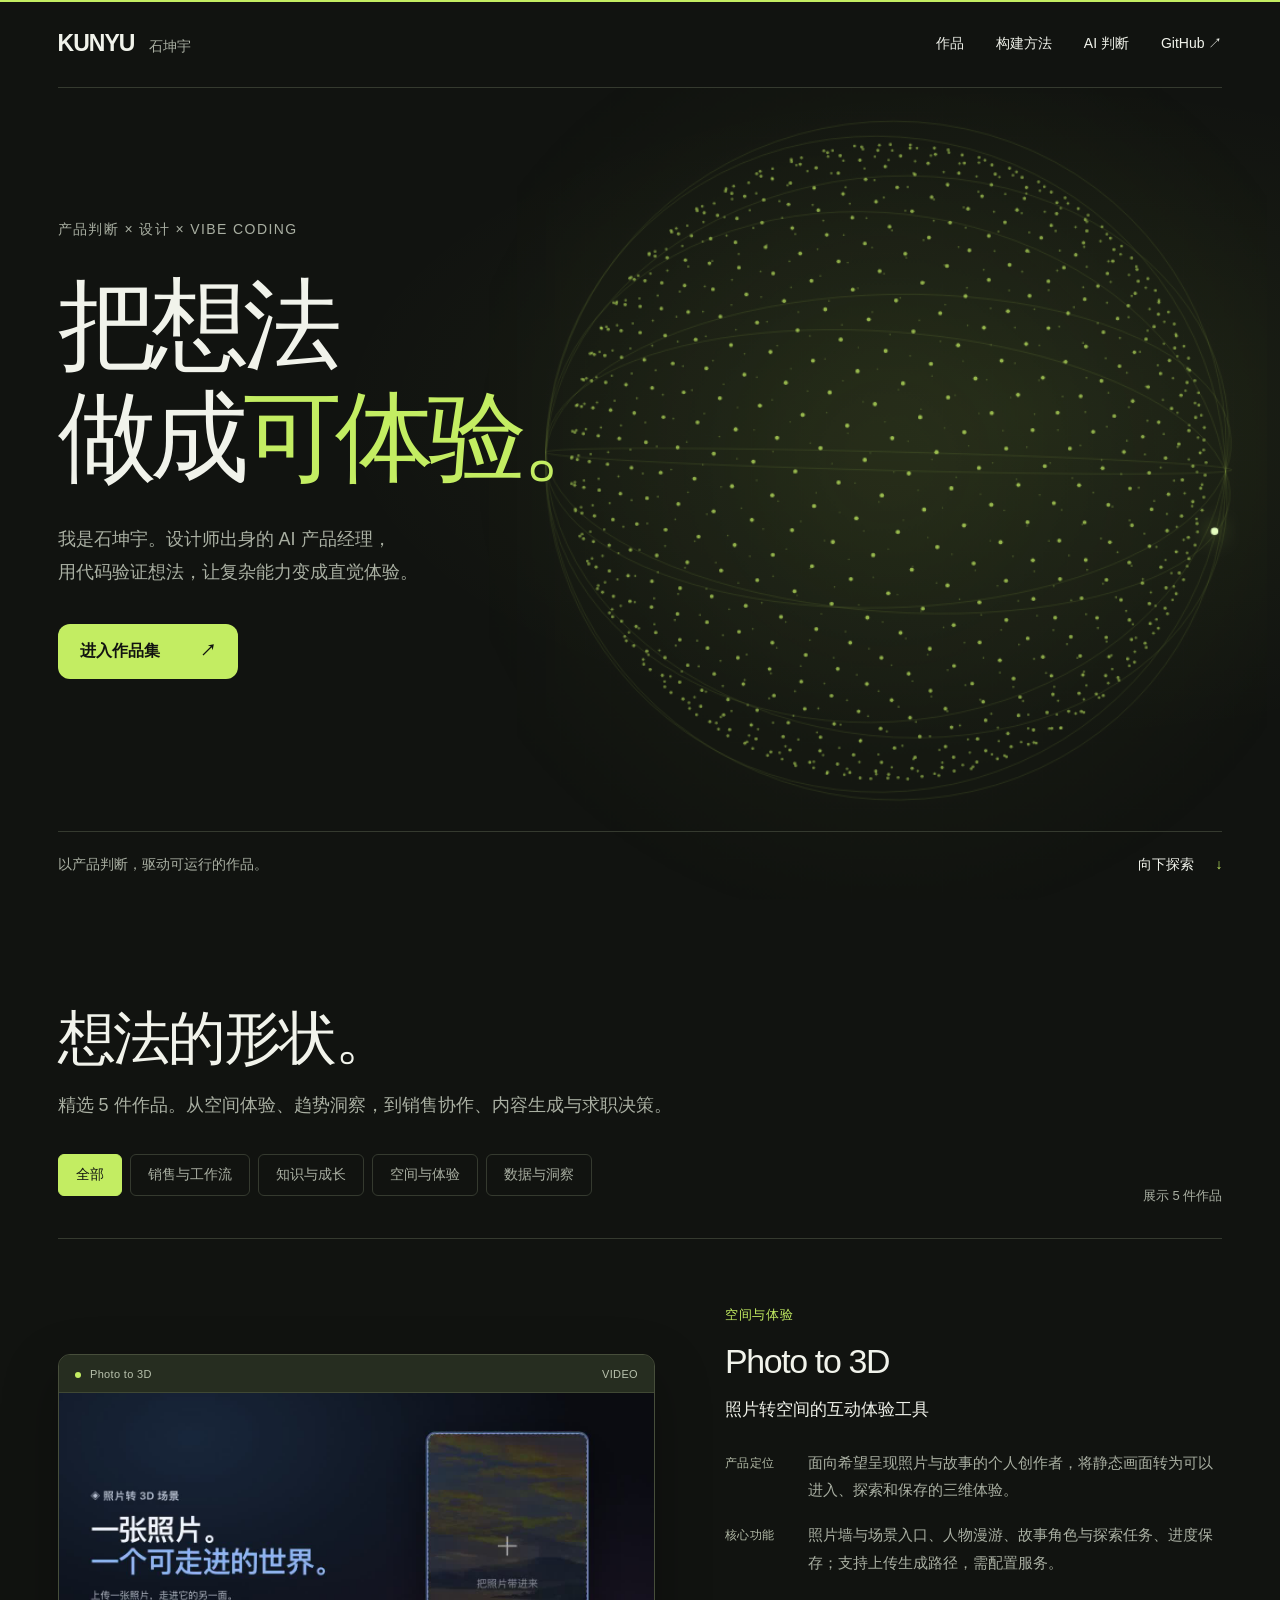
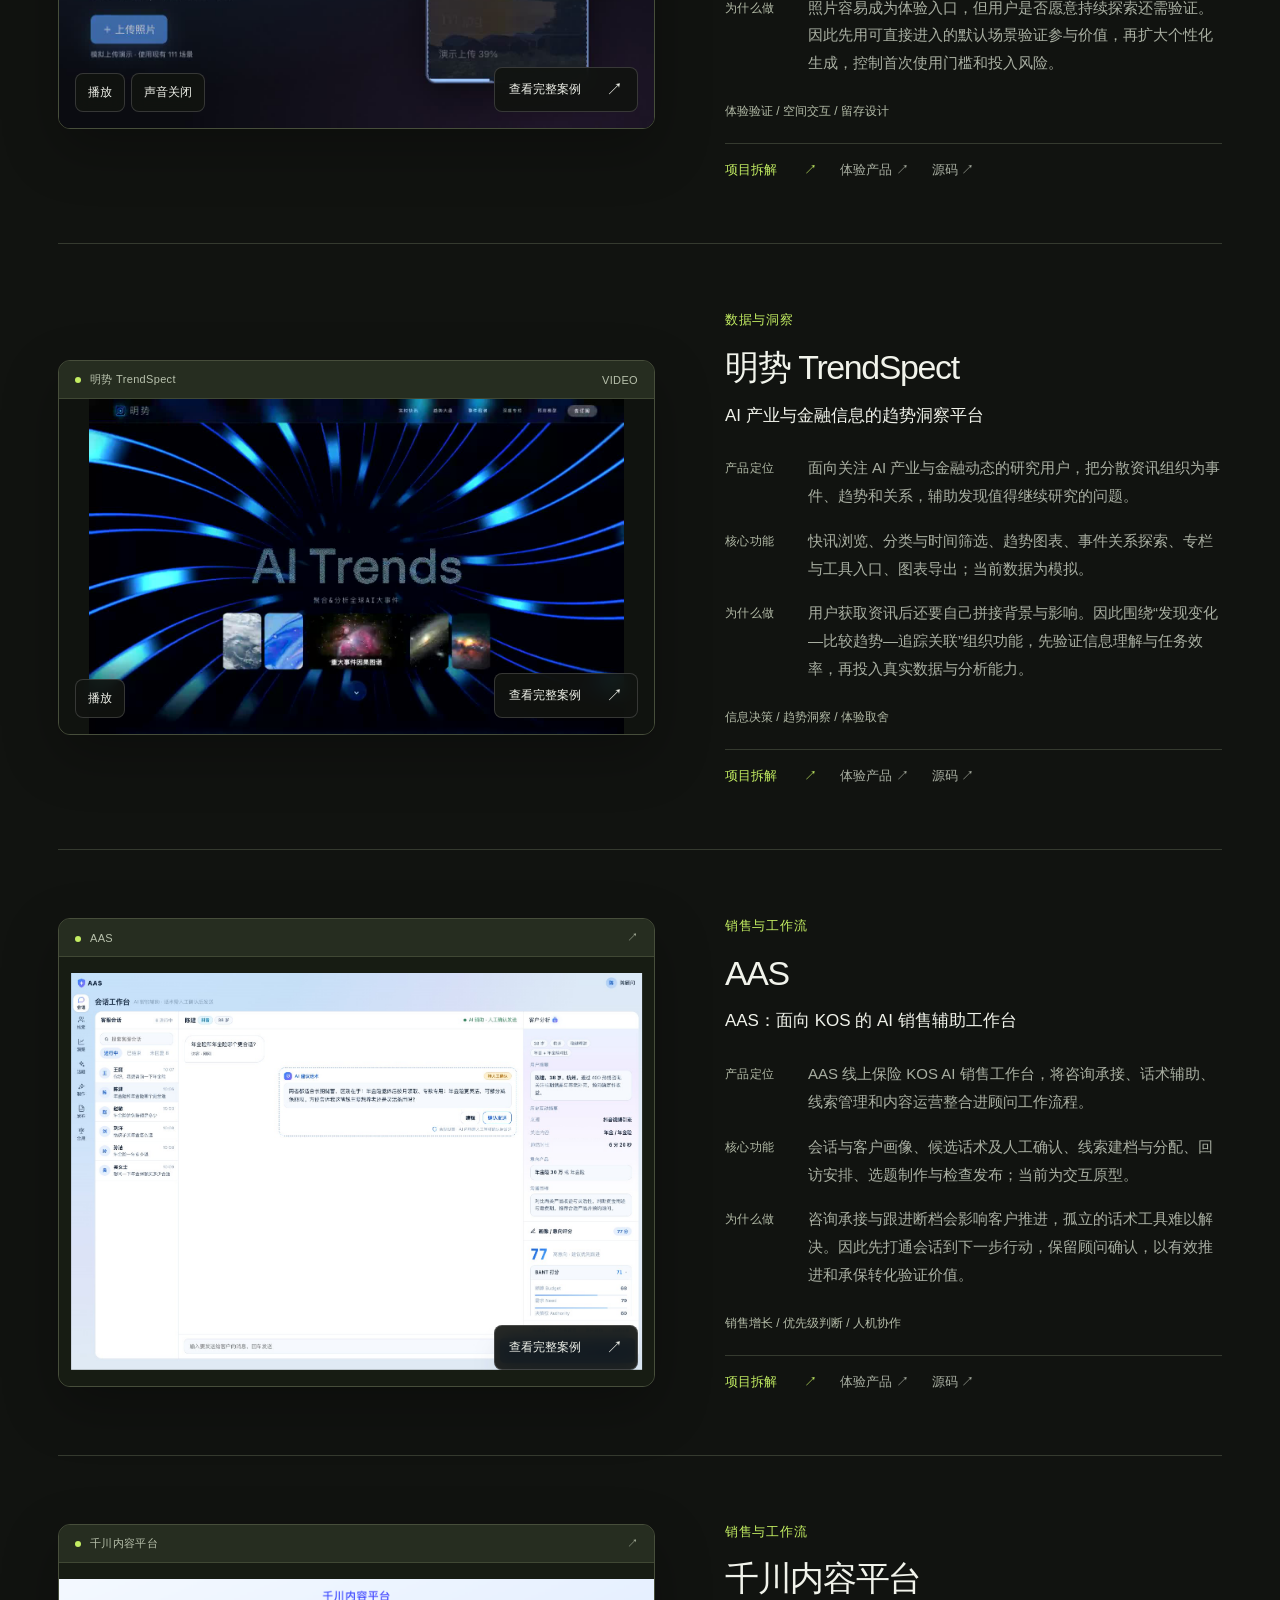
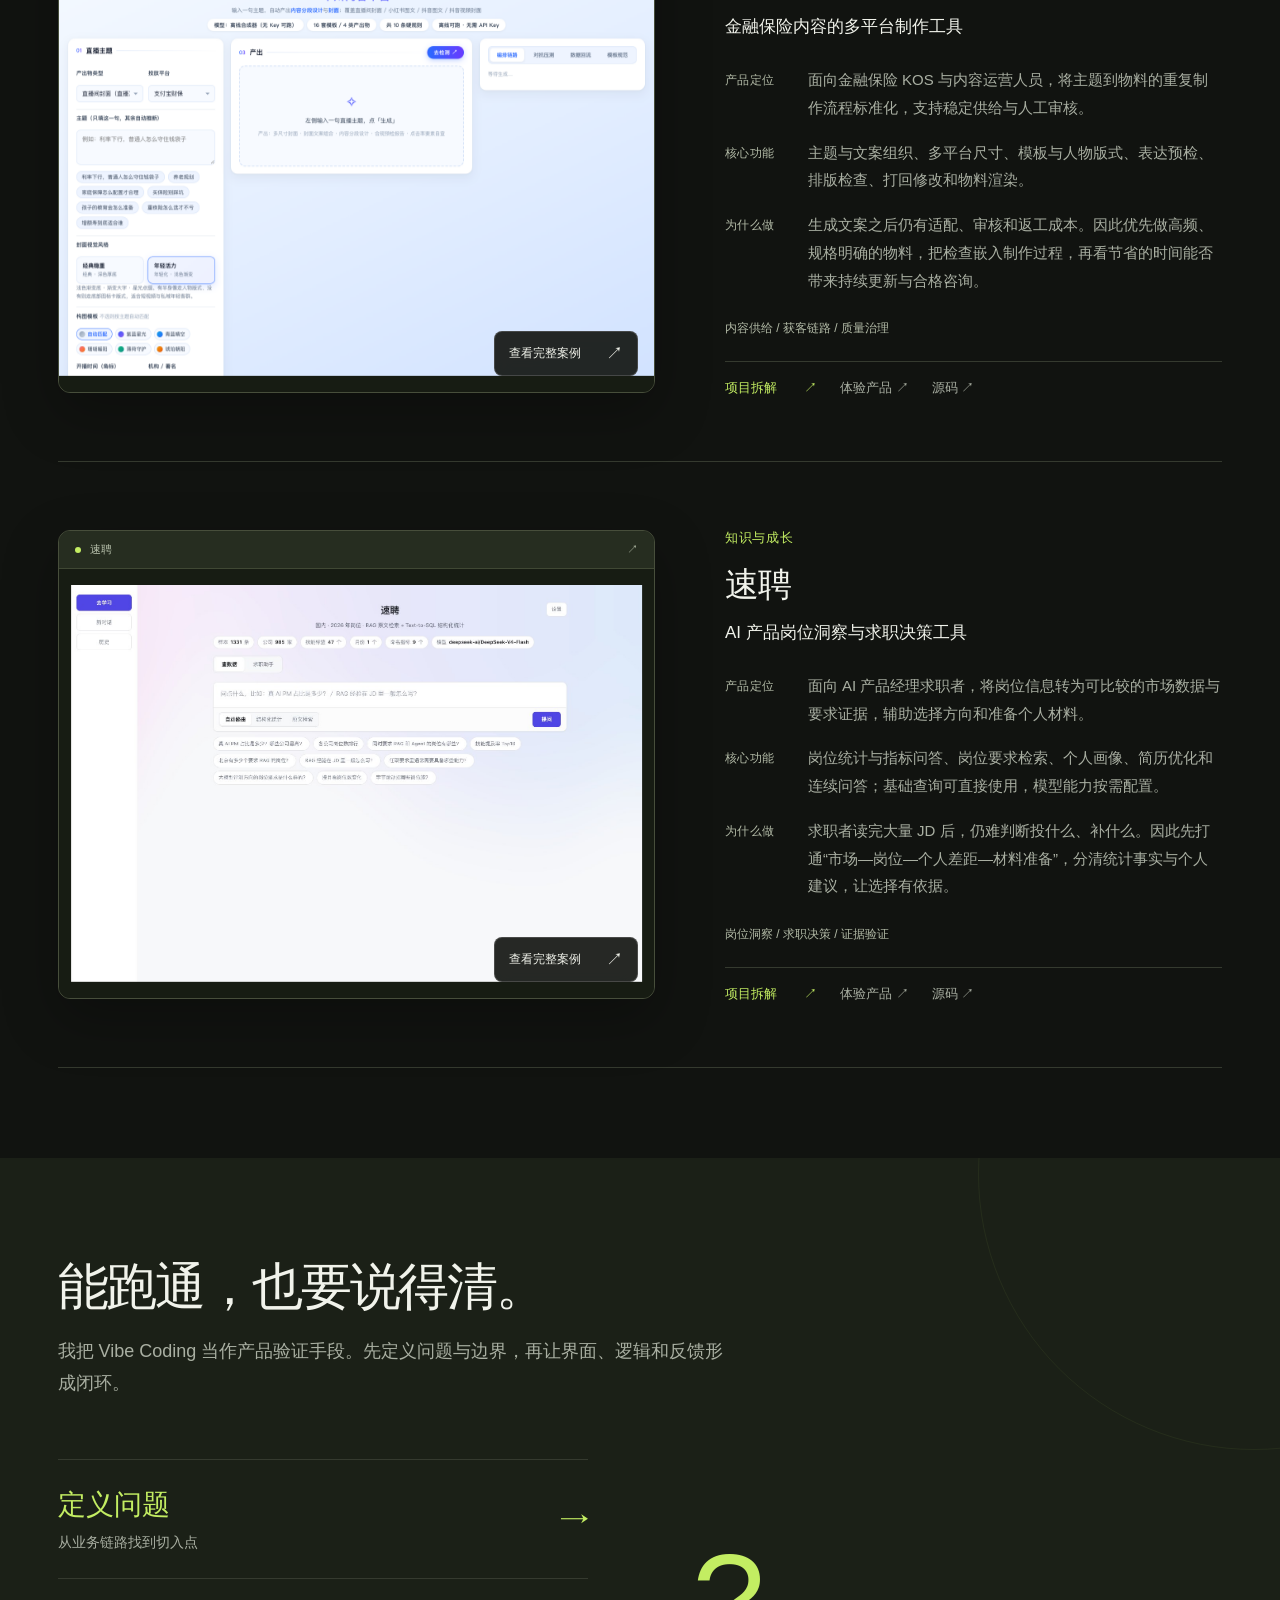
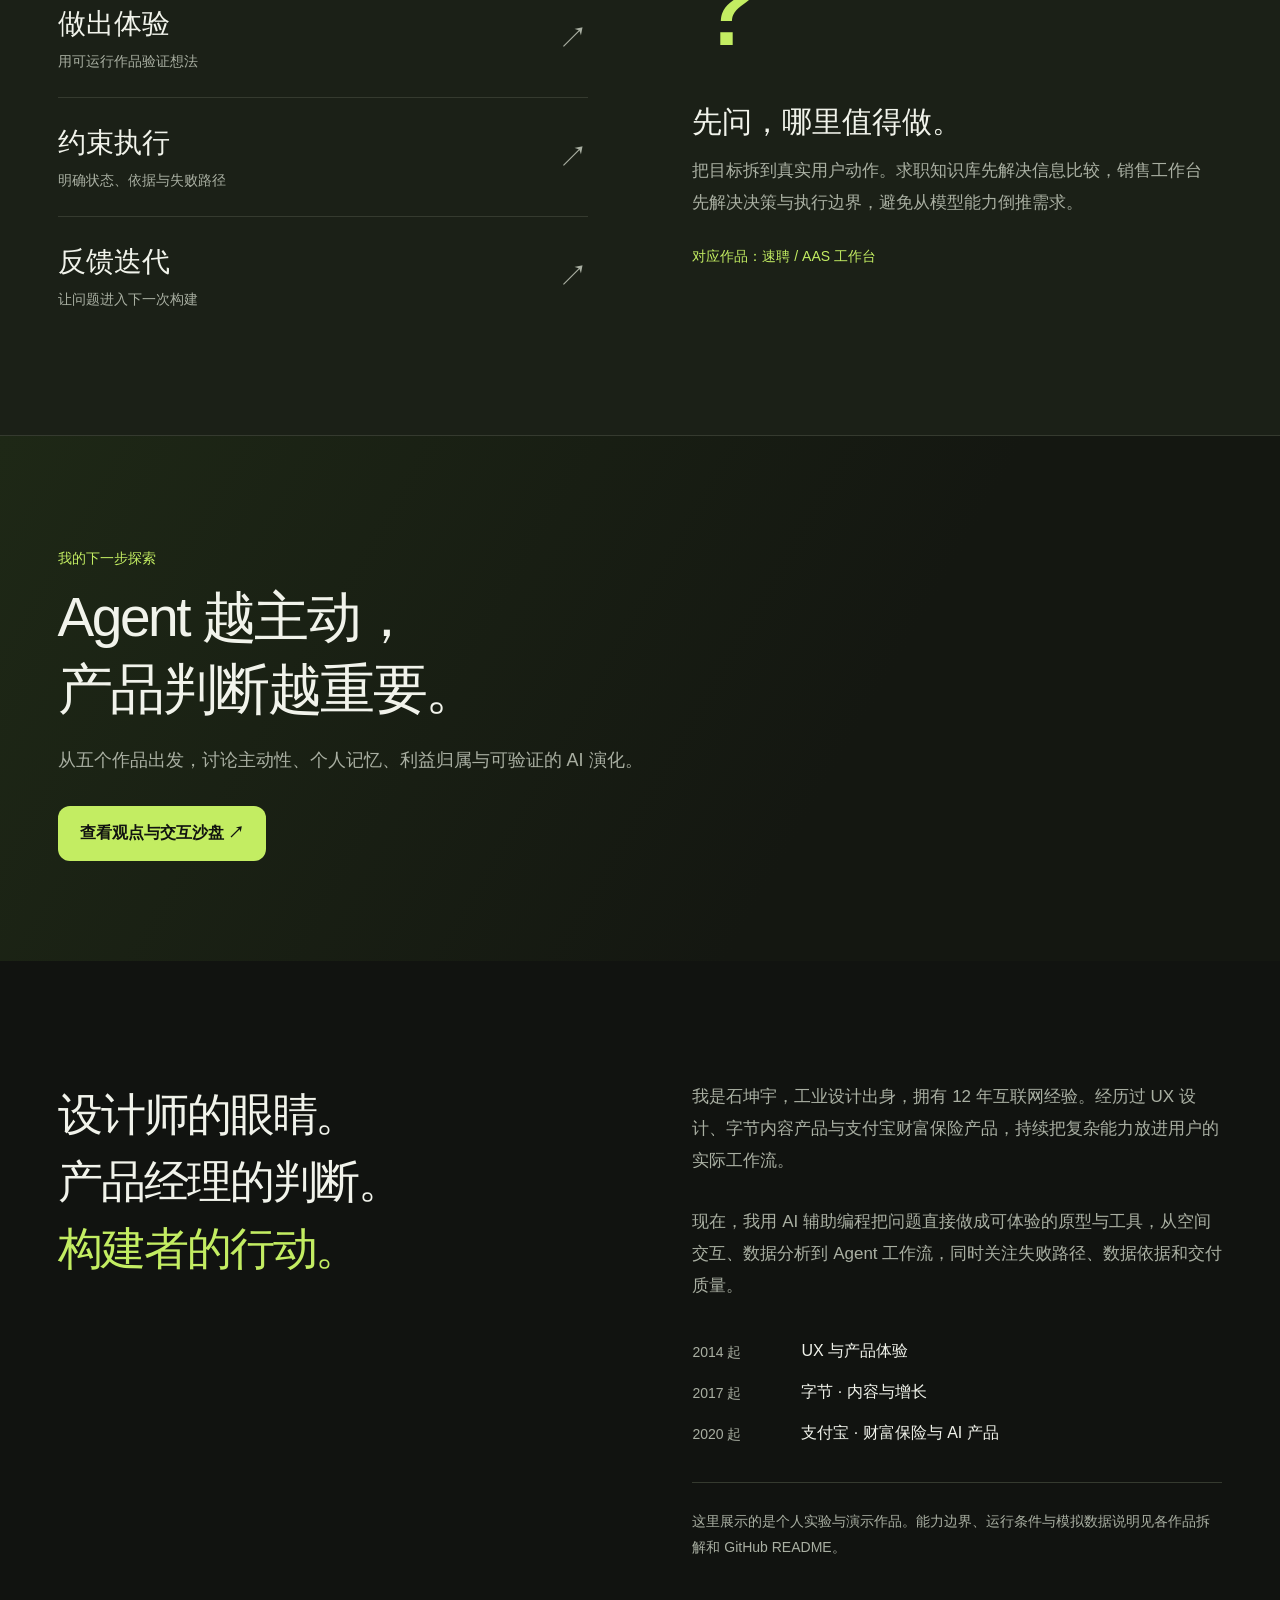
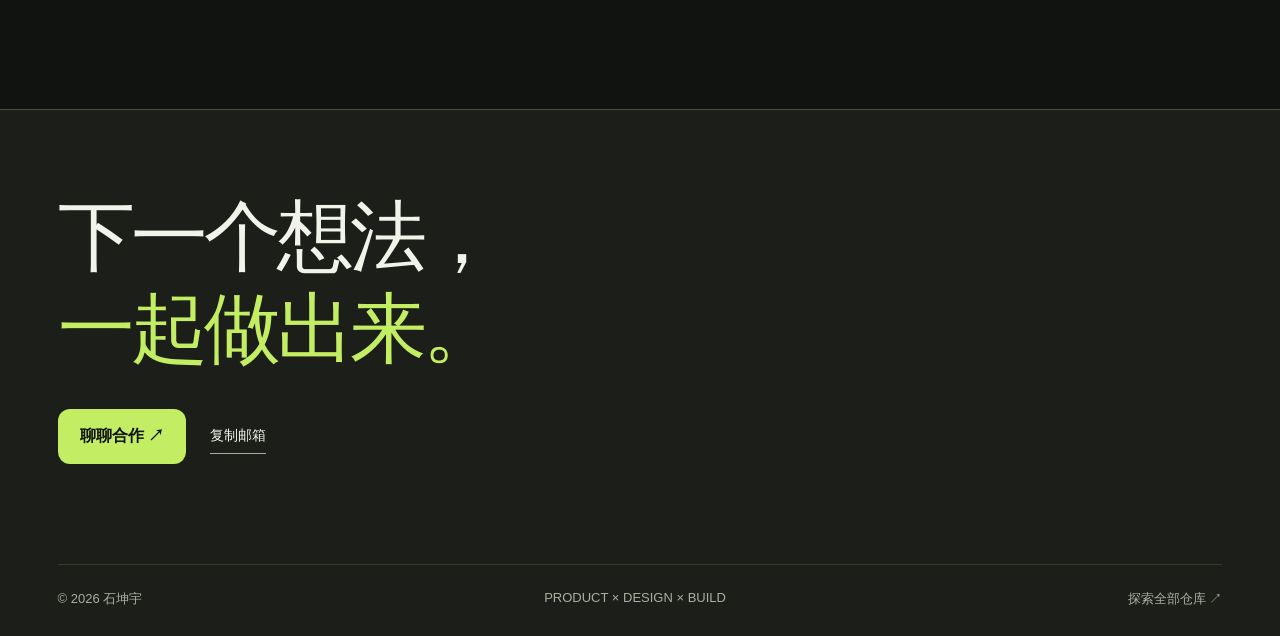
==== commit 9a7291e6: "Update portfolio with 速聘 branding and refreshed screenshot" ====
--- a/index.html
+++ b/index.html
@@ -7,5 +7,5 @@
  <div class="project-copy"><p class="category">销售与工作流</p><h3>AAS</h3><p class="project-headline">AAS：面向 KOS 的 AI 销售辅助工作台</p><dl class="project-facts"><div><dt>产品定位</dt><dd>AAS 线上保险 KOS AI 销售工作台，将咨询承接、话术辅助、线索管理和内容运营整合进顾问工作流程。</dd></div><div><dt>核心功能</dt><dd>会话与客户画像、候选话术及人工确认、线索建档与分配、回访安排、选题制作与检查发布；当前为交互原型。</dd></div><div><dt>为什么做</dt><dd>咨询承接与跟进断档会影响客户推进，孤立的话术工具难以解决。因此先打通会话到下一步行动，保留顾问确认，以有效推进和承保转化验证价值。</dd></div></dl><p class="work-meta">销售增长 / 优先级判断 / 人机协作</p><div class="project-links"><a class="case-link" href="projects/sdr-workbench.html">项目拆解 <span>↗</span></a><a href="https://cain0624.github.io/sdr-workbench/" target="_blank" rel="noopener">体验产品 ↗</a><a href="https://github.com/cain0624/sdr-workbench#readme" target="_blank" rel="noopener">源码 ↗</a></div></div></article><article class="work project-row reveal" data-group="销售与工作流">
  <a class="project-image" href="projects/qianchuan-content-platform.html" aria-label="查看千川内容平台完整案例"><div class="image-bar"><span>千川内容平台</span><span aria-hidden="true">↗</span></div><div class="image-viewport"><div class="parallax-media"><img loading="lazy" src="assets/qianchuan-content-platform.png" alt="千川内容平台的真实产品界面"></div></div><span class="image-action">查看完整案例 <span>↗</span></span></a>
  <div class="project-copy"><p class="category">销售与工作流</p><h3>千川内容平台</h3><p class="project-headline">金融保险内容的多平台制作工具</p><dl class="project-facts"><div><dt>产品定位</dt><dd>面向金融保险 KOS 与内容运营人员，将主题到物料的重复制作流程标准化，支持稳定供给与人工审核。</dd></div><div><dt>核心功能</dt><dd>主题与文案组织、多平台尺寸、模板与人物版式、表达预检、排版检查、打回修改和物料渲染。</dd></div><div><dt>为什么做</dt><dd>生成文案之后仍有适配、审核和返工成本。因此优先做高频、规格明确的物料，把检查嵌入制作过程，再看节省的时间能否带来持续更新与合格咨询。</dd></div></dl><p class="work-meta">内容供给 / 获客链路 / 质量治理</p><div class="project-links"><a class="case-link" href="projects/qianchuan-content-platform.html">项目拆解 <span>↗</span></a><a href="https://cain0624.github.io/qianchuan-content-platform/" target="_blank" rel="noopener">体验产品 ↗</a><a href="https://github.com/cain0624/qianchuan-content-platform#readme" target="_blank" rel="noopener">源码 ↗</a></div></div></article><article class="work project-row reveal" data-group="知识与成长">
- <a class="project-image" href="projects/jd-insight.html" aria-label="查看求职，我帮你 · 岗位知识库完整案例"><div class="image-bar"><span>求职，我帮你</span><span aria-hidden="true">↗</span></div><div class="image-viewport"><div class="parallax-media"><img loading="lazy" src="assets/jd-insight.jpg" alt="求职，我帮你 · 岗位知识库的真实产品界面"></div></div><span class="image-action">查看完整案例 <span>↗</span></span></a>
- <div class="project-copy"><p class="category">知识与成长</p><h3>求职，我帮你</h3><p class="project-headline">AI 产品岗位洞察与求职决策工具</p><dl class="project-facts"><div><dt>产品定位</dt><dd>面向 AI 产品经理求职者，将岗位信息转为可比较的市场数据与要求证据，辅助选择方向和准备个人材料。</dd></div><div><dt>核心功能</dt><dd>岗位统计与指标问答、岗位要求检索、个人画像、简历优化和连续问答；基础查询可直接使用，模型能力按需配置。</dd></div><div><dt>为什么做</dt><dd>求职者读完大量 JD 后，仍难判断投什么、补什么。因此先打通“市场—岗位—个人差距—材料准备”，分清统计事实与个人建议，让选择有依据。</dd></div></dl><p class="work-meta">岗位洞察 / 求职决策 / 证据验证</p><div class="project-links"><a class="case-link" href="projects/jd-insight.html">项目拆解 <span>↗</span></a><a href="https://cain0624.github.io/jd-insight/" target="_blank" rel="noopener">体验产品 ↗</a><a href="https://github.com/cain0624/jd-insight#readme" target="_blank" rel="noopener">源码 ↗</a></div></div></article></section><section id="method" class="method reveal"><h2>能跑通，也要说得清。</h2><p class="section-intro">我把 Vibe Coding 当作产品验证手段。先定义问题与边界，再让界面、逻辑和反馈形成闭环。</p><div class="method-layout"><div class="steps" role="tablist" aria-label="构建方法"><button role="tab" aria-selected="true" aria-controls="method-panel" id="step-0" data-step="0"><span>定义问题</span><small>从业务链路找到切入点</small><b>↗</b></button><button role="tab" aria-selected="false" aria-controls="method-panel" id="step-1" data-step="1" tabindex="-1"><span>做出体验</span><small>用可运行作品验证想法</small><b>↗</b></button><button role="tab" aria-selected="false" aria-controls="method-panel" id="step-2" data-step="2" tabindex="-1"><span>约束执行</span><small>明确状态、依据与失败路径</small><b>↗</b></button><button role="tab" aria-selected="false" aria-controls="method-panel" id="step-3" data-step="3" tabindex="-1"><span>反馈迭代</span><small>让问题进入下一次构建</small><b>↗</b></button></div><div id="method-panel" role="tabpanel" aria-labelledby="step-0" tabindex="0"><div class="method-symbol" aria-hidden="true">?</div><h3 id="method-title">先问，哪里值得做。</h3><p id="method-description">把目标拆到真实用户动作。求职知识库先解决信息比较，销售工作台先解决决策与执行边界，避免从模型能力倒推需求。</p><div class="method-evidence" id="method-evidence">对应作品：求职，我帮你 / AAS 工作台</div></div></div></section><section class="perspective-entry"><p class="category">我的下一步探索</p><h2>Agent 越主动，<br>产品判断越重要。</h2><p>从五个作品出发，讨论主动性、个人记忆、利益归属与可验证的 AI 演化。</p><a class="button" href="perspectives.html">查看观点与交互沙盘 ↗</a></section><section id="about" class="about reveal"><div class="about-title"><h2>设计师的眼睛。<br>产品经理的判断。<br><span>构建者的行动。</span></h2></div><div class="about-copy"><p>我是石坤宇，工业设计出身，拥有 12 年互联网经验。经历过 UX 设计、字节内容产品与支付宝财富保险产品，持续把复杂能力放进用户的实际工作流。</p><p>现在，我用 AI 辅助编程把问题直接做成可体验的原型与工具，从空间交互、数据分析到 Agent 工作流，同时关注失败路径、数据依据和交付质量。</p><div class="experience"><span>2014 起</span><p>UX 与产品体验</p><span>2017 起</span><p>字节 · 内容与增长</p><span>2020 起</span><p>支付宝 · 财富保险与 AI 产品</p></div><p class="boundary">这里展示的是个人实验与演示作品。能力边界、运行条件与模拟数据说明见各作品拆解和 GitHub README。</p></div></section><footer><p class="footer-lead">下一个想法，<br><span>一起做出来。</span></p><div class="footer-actions"><a class="button magnet" href="mailto:291623933@qq.com">聊聊合作 ↗</a><button id="copy-email">复制邮箱</button><span id="copy-status" role="status" aria-live="polite"></span></div><div class="footer-bottom"><span>© 2026 石坤宇</span><span>PRODUCT × DESIGN × BUILD</span><a href="https://github.com/cain0624" target="_blank" rel="noopener">探索全部仓库 ↗</a></div></footer></main><script src="app.js"></script></body></html>
+ <a class="project-image" href="projects/jd-insight.html" aria-label="查看速聘 · 岗位知识库完整案例"><div class="image-bar"><span>速聘</span><span aria-hidden="true">↗</span></div><div class="image-viewport"><div class="parallax-media"><img loading="lazy" src="assets/supin.jpg" alt="速聘 · 岗位知识库的真实产品界面"></div></div><span class="image-action">查看完整案例 <span>↗</span></span></a>
+ <div class="project-copy"><p class="category">知识与成长</p><h3>速聘</h3><p class="project-headline">AI 产品岗位洞察与求职决策工具</p><dl class="project-facts"><div><dt>产品定位</dt><dd>面向 AI 产品经理求职者，将岗位信息转为可比较的市场数据与要求证据，辅助选择方向和准备个人材料。</dd></div><div><dt>核心功能</dt><dd>岗位统计与指标问答、岗位要求检索、个人画像、简历优化和连续问答；基础查询可直接使用，模型能力按需配置。</dd></div><div><dt>为什么做</dt><dd>求职者读完大量 JD 后，仍难判断投什么、补什么。因此先打通“市场—岗位—个人差距—材料准备”，分清统计事实与个人建议，让选择有依据。</dd></div></dl><p class="work-meta">岗位洞察 / 求职决策 / 证据验证</p><div class="project-links"><a class="case-link" href="projects/jd-insight.html">项目拆解 <span>↗</span></a><a href="https://cain0624.github.io/jd-insight/" target="_blank" rel="noopener">体验产品 ↗</a><a href="https://github.com/cain0624/jd-insight#readme" target="_blank" rel="noopener">源码 ↗</a></div></div></article></section><section id="method" class="method reveal"><h2>能跑通，也要说得清。</h2><p class="section-intro">我把 Vibe Coding 当作产品验证手段。先定义问题与边界，再让界面、逻辑和反馈形成闭环。</p><div class="method-layout"><div class="steps" role="tablist" aria-label="构建方法"><button role="tab" aria-selected="true" aria-controls="method-panel" id="step-0" data-step="0"><span>定义问题</span><small>从业务链路找到切入点</small><b>↗</b></button><button role="tab" aria-selected="false" aria-controls="method-panel" id="step-1" data-step="1" tabindex="-1"><span>做出体验</span><small>用可运行作品验证想法</small><b>↗</b></button><button role="tab" aria-selected="false" aria-controls="method-panel" id="step-2" data-step="2" tabindex="-1"><span>约束执行</span><small>明确状态、依据与失败路径</small><b>↗</b></button><button role="tab" aria-selected="false" aria-controls="method-panel" id="step-3" data-step="3" tabindex="-1"><span>反馈迭代</span><small>让问题进入下一次构建</small><b>↗</b></button></div><div id="method-panel" role="tabpanel" aria-labelledby="step-0" tabindex="0"><div class="method-symbol" aria-hidden="true">?</div><h3 id="method-title">先问，哪里值得做。</h3><p id="method-description">把目标拆到真实用户动作。求职知识库先解决信息比较，销售工作台先解决决策与执行边界，避免从模型能力倒推需求。</p><div class="method-evidence" id="method-evidence">对应作品：速聘 / AAS 工作台</div></div></div></section><section class="perspective-entry"><p class="category">我的下一步探索</p><h2>Agent 越主动，<br>产品判断越重要。</h2><p>从五个作品出发，讨论主动性、个人记忆、利益归属与可验证的 AI 演化。</p><a class="button" href="perspectives.html">查看观点与交互沙盘 ↗</a></section><section id="about" class="about reveal"><div class="about-title"><h2>设计师的眼睛。<br>产品经理的判断。<br><span>构建者的行动。</span></h2></div><div class="about-copy"><p>我是石坤宇，工业设计出身，拥有 12 年互联网经验。经历过 UX 设计、字节内容产品与支付宝财富保险产品，持续把复杂能力放进用户的实际工作流。</p><p>现在，我用 AI 辅助编程把问题直接做成可体验的原型与工具，从空间交互、数据分析到 Agent 工作流，同时关注失败路径、数据依据和交付质量。</p><div class="experience"><span>2014 起</span><p>UX 与产品体验</p><span>2017 起</span><p>字节 · 内容与增长</p><span>2020 起</span><p>支付宝 · 财富保险与 AI 产品</p></div><p class="boundary">这里展示的是个人实验与演示作品。能力边界、运行条件与模拟数据说明见各作品拆解和 GitHub README。</p></div></section><footer><p class="footer-lead">下一个想法，<br><span>一起做出来。</span></p><div class="footer-actions"><a class="button magnet" href="mailto:291623933@qq.com">聊聊合作 ↗</a><button id="copy-email">复制邮箱</button><span id="copy-status" role="status" aria-live="polite"></span></div><div class="footer-bottom"><span>© 2026 石坤宇</span><span>PRODUCT × DESIGN × BUILD</span><a href="https://github.com/cain0624" target="_blank" rel="noopener">探索全部仓库 ↗</a></div></footer></main><script src="app.js"></script></body></html>
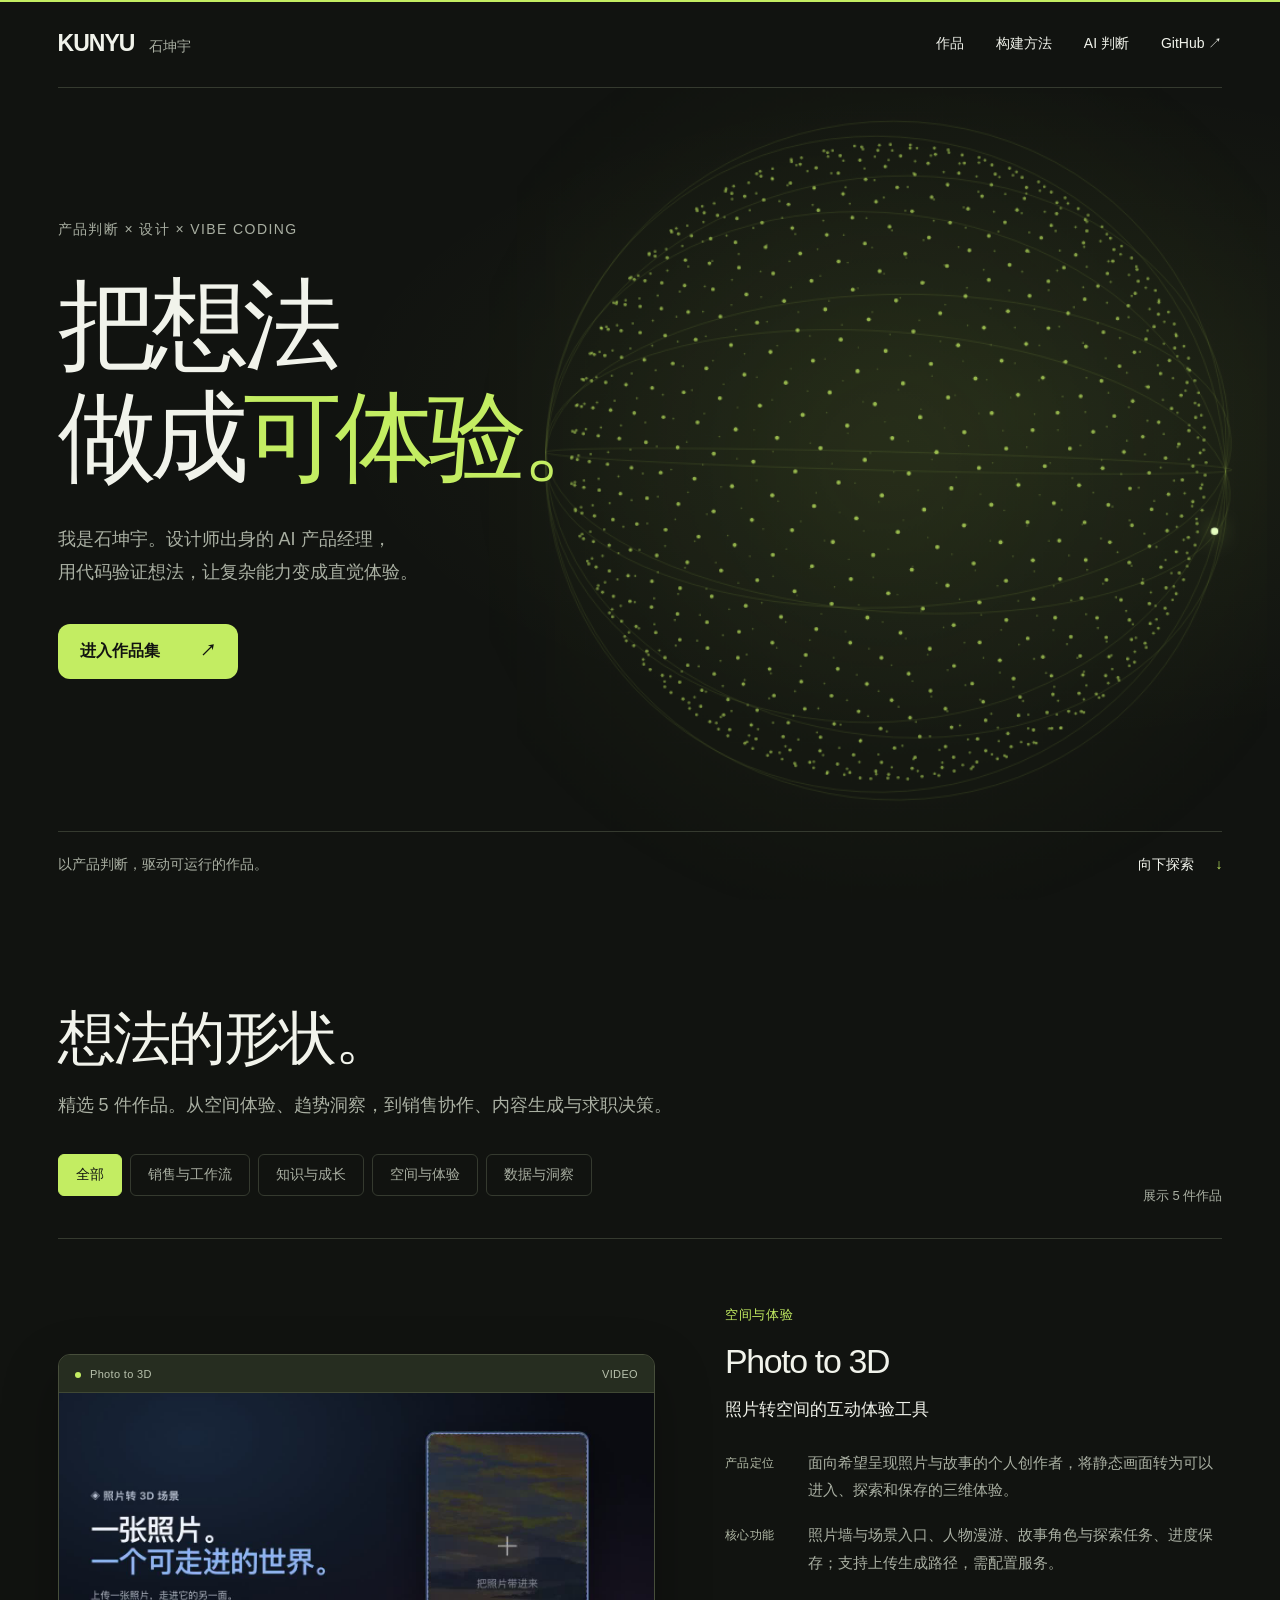
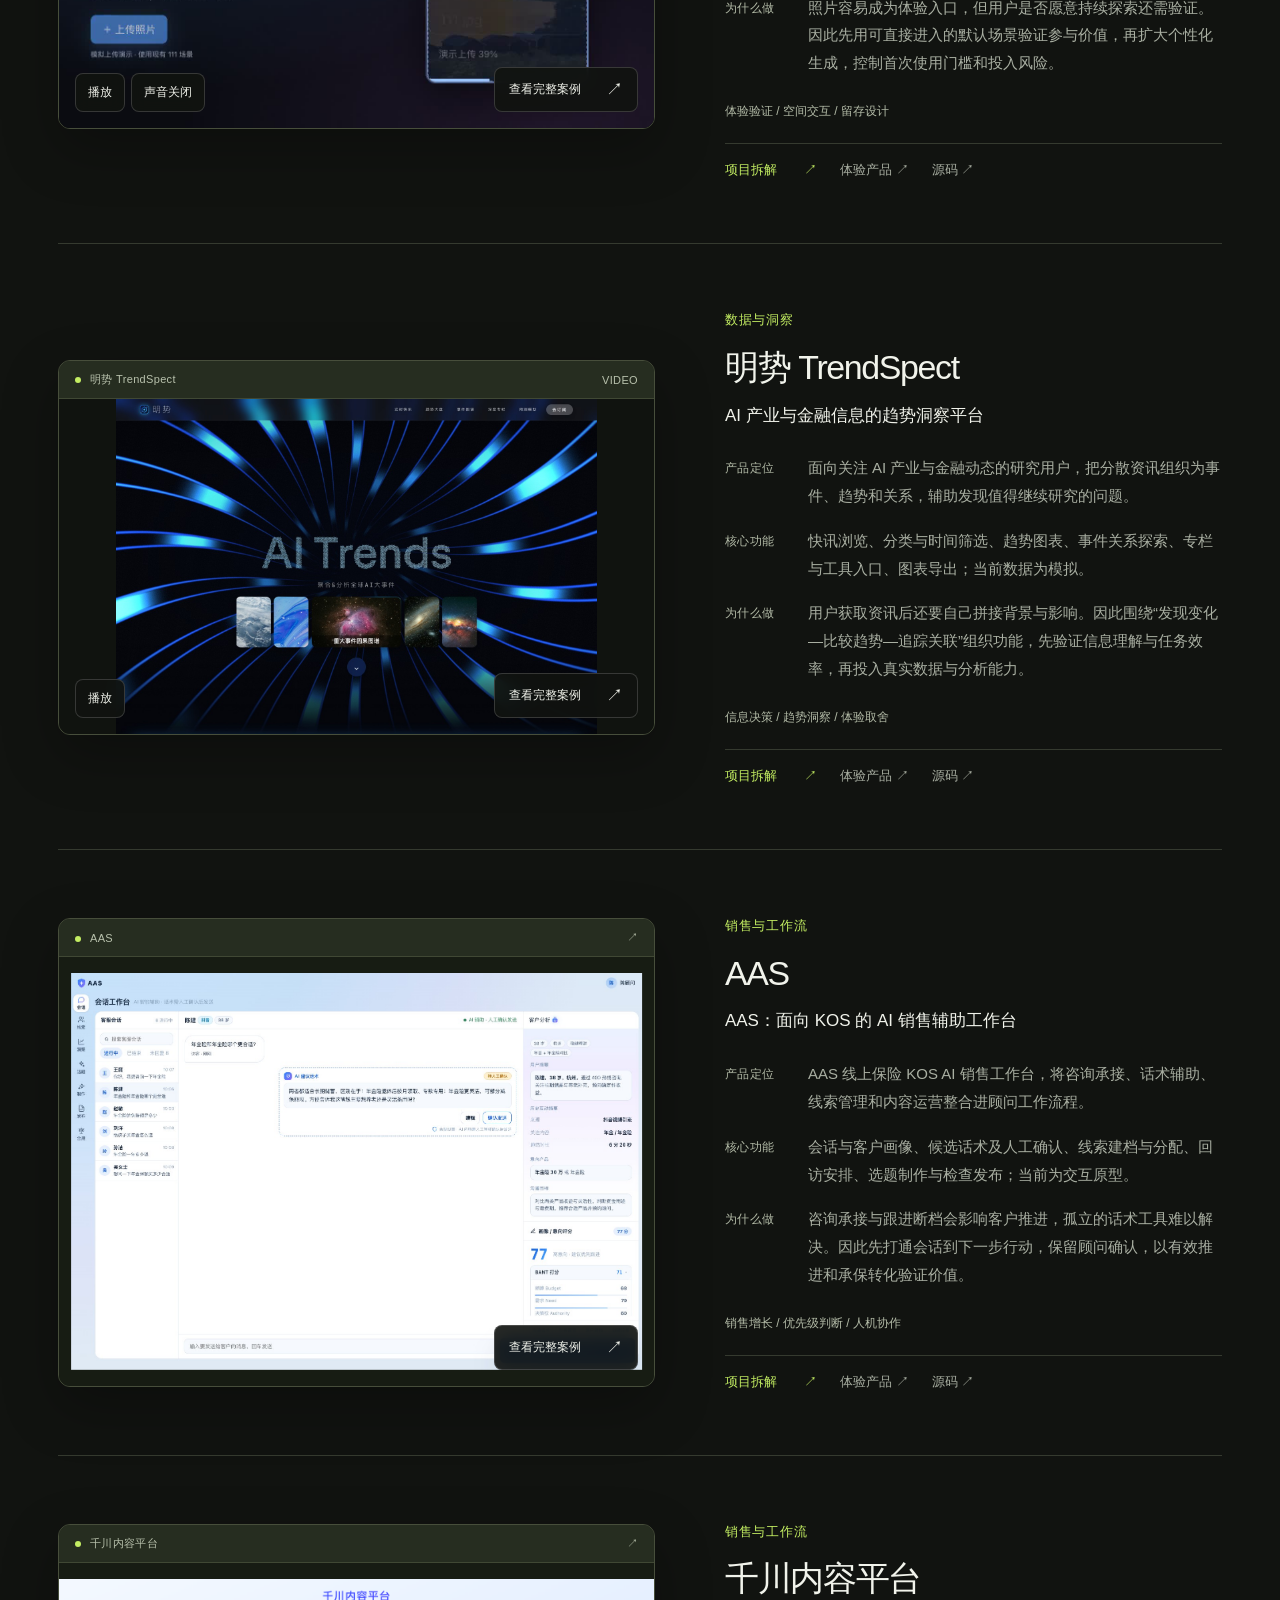
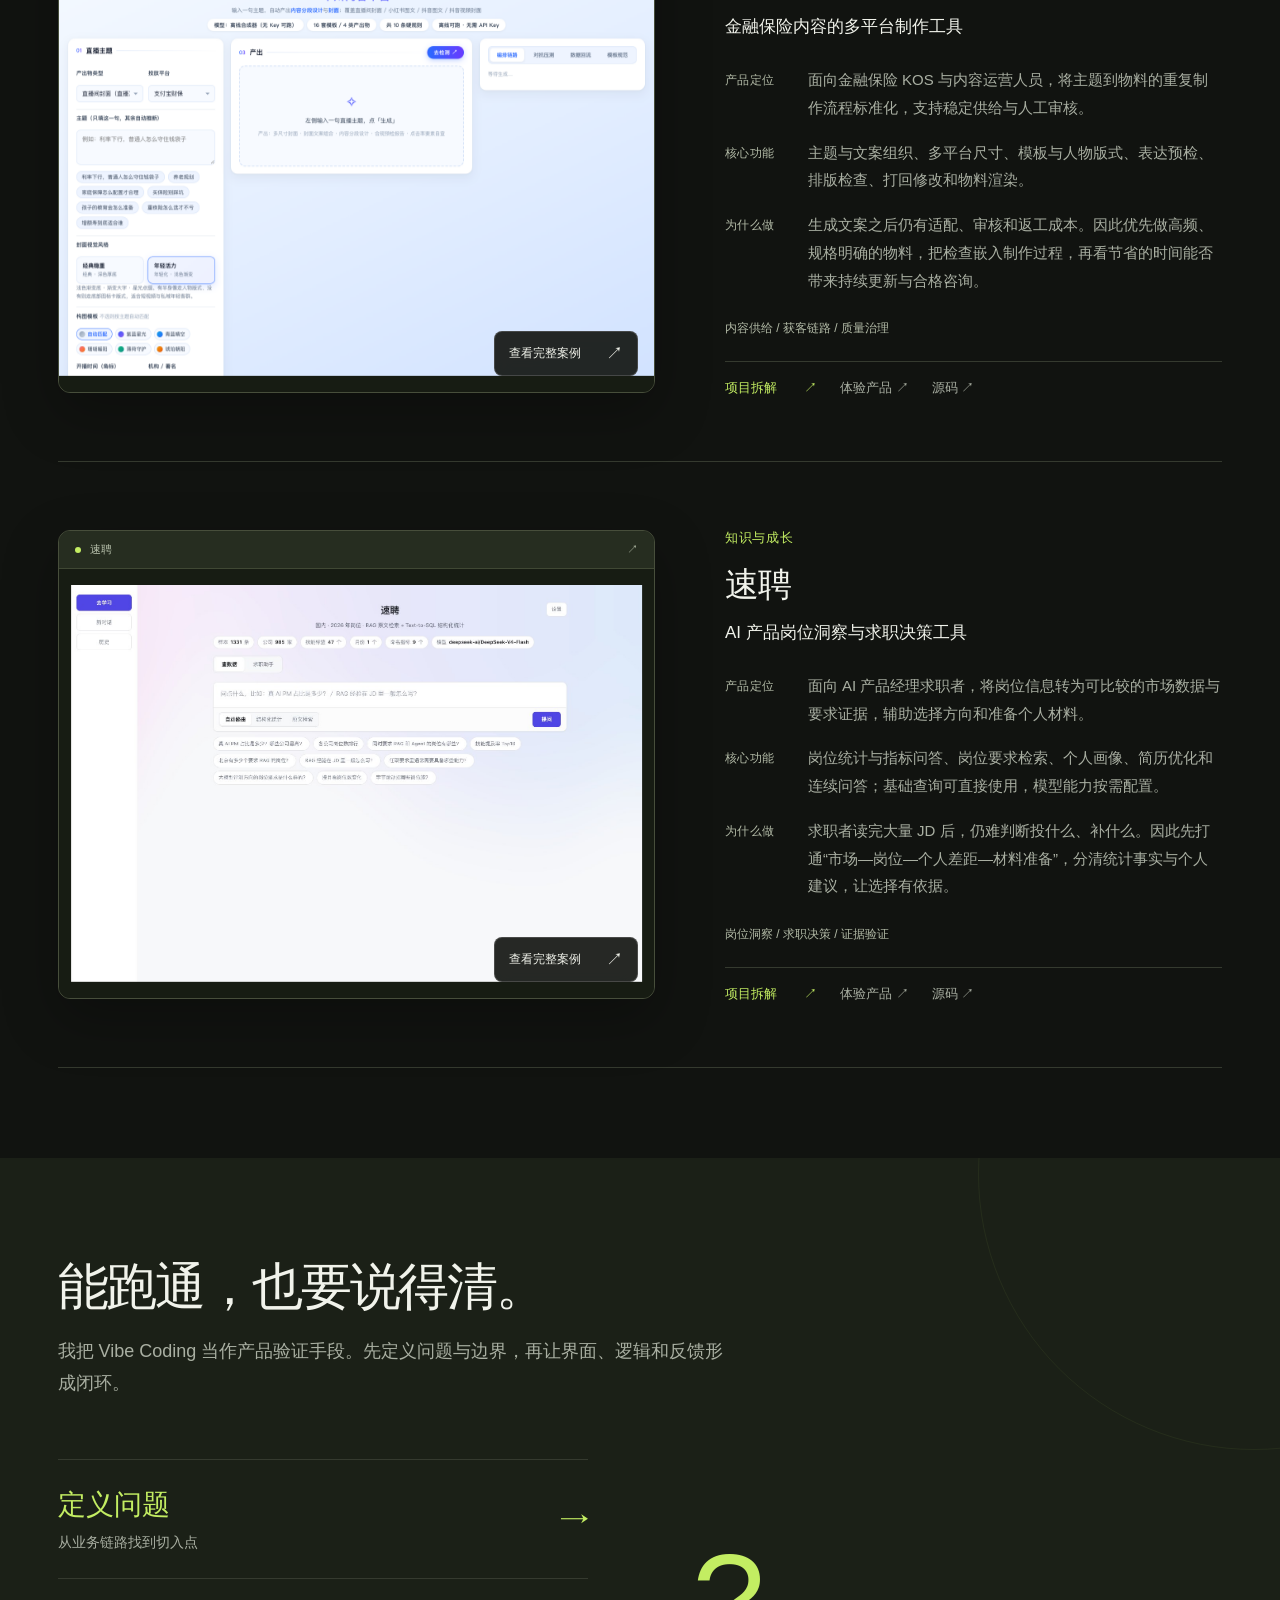
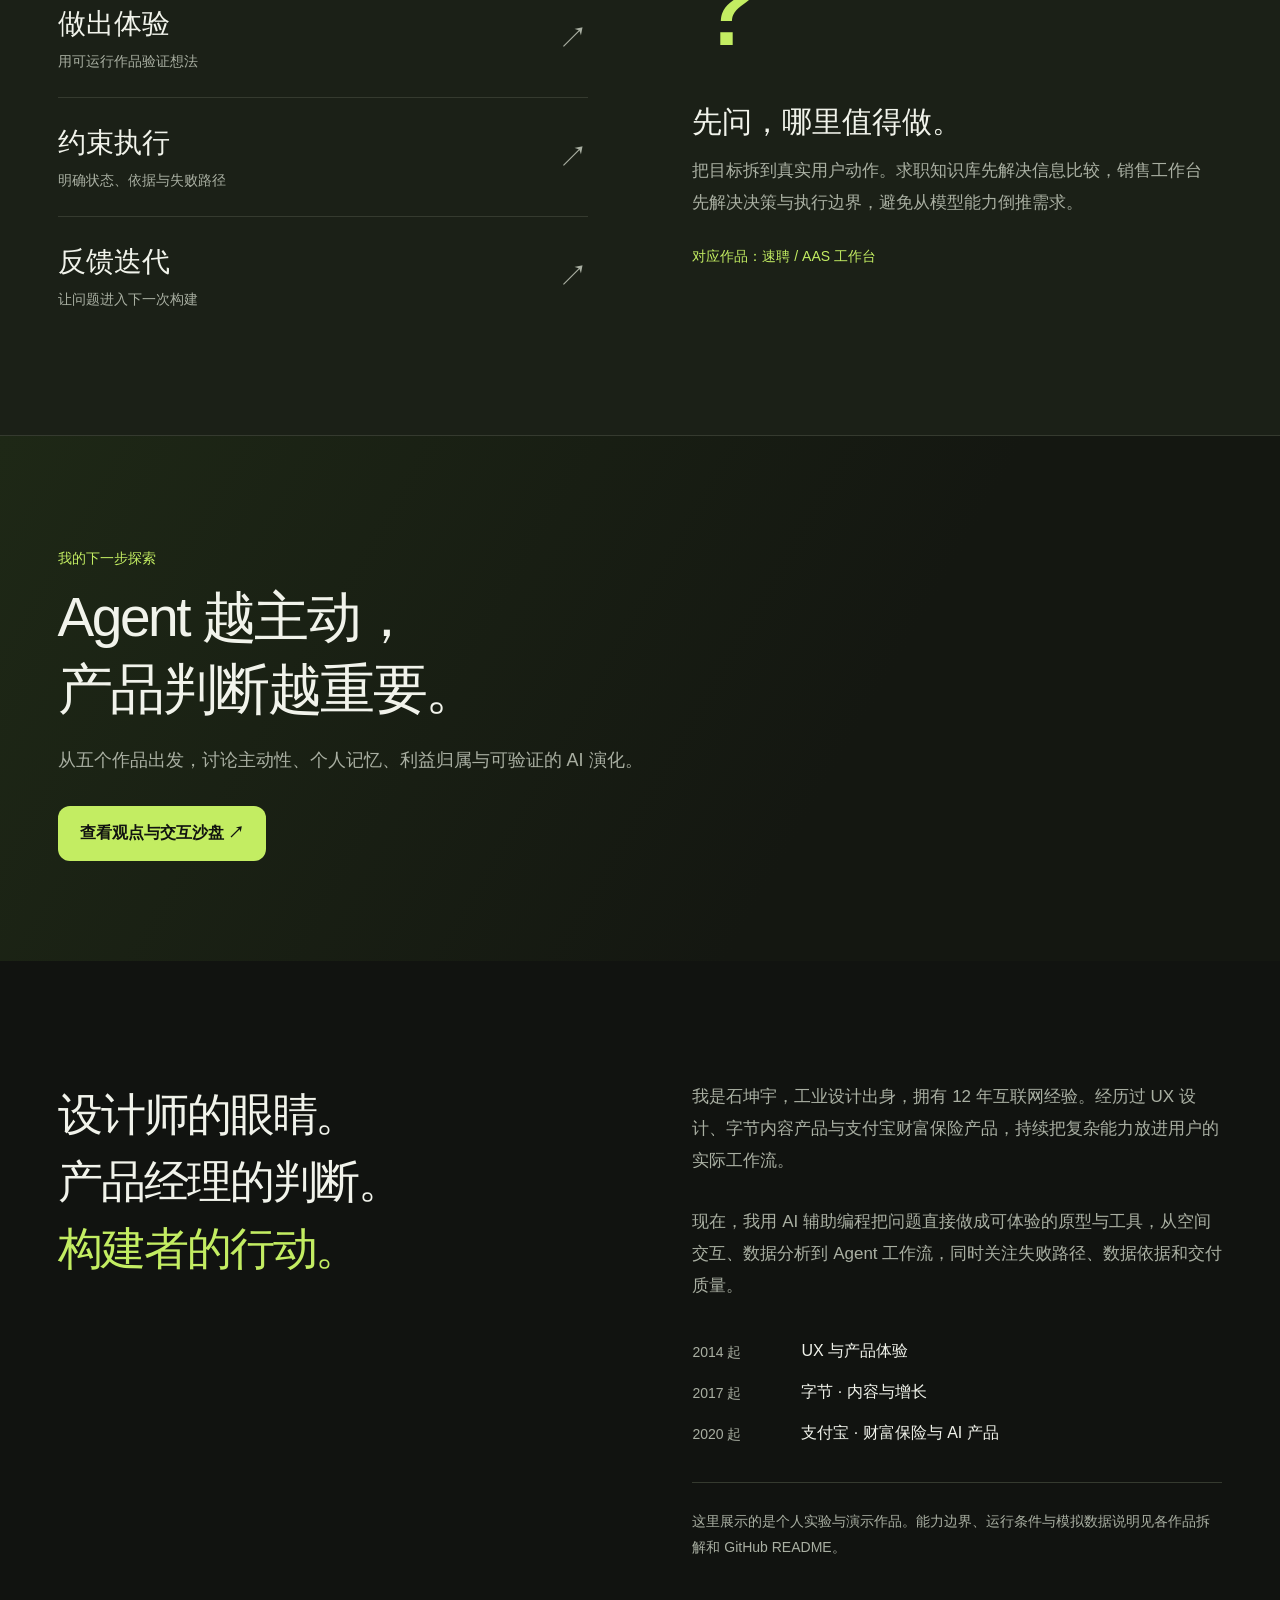
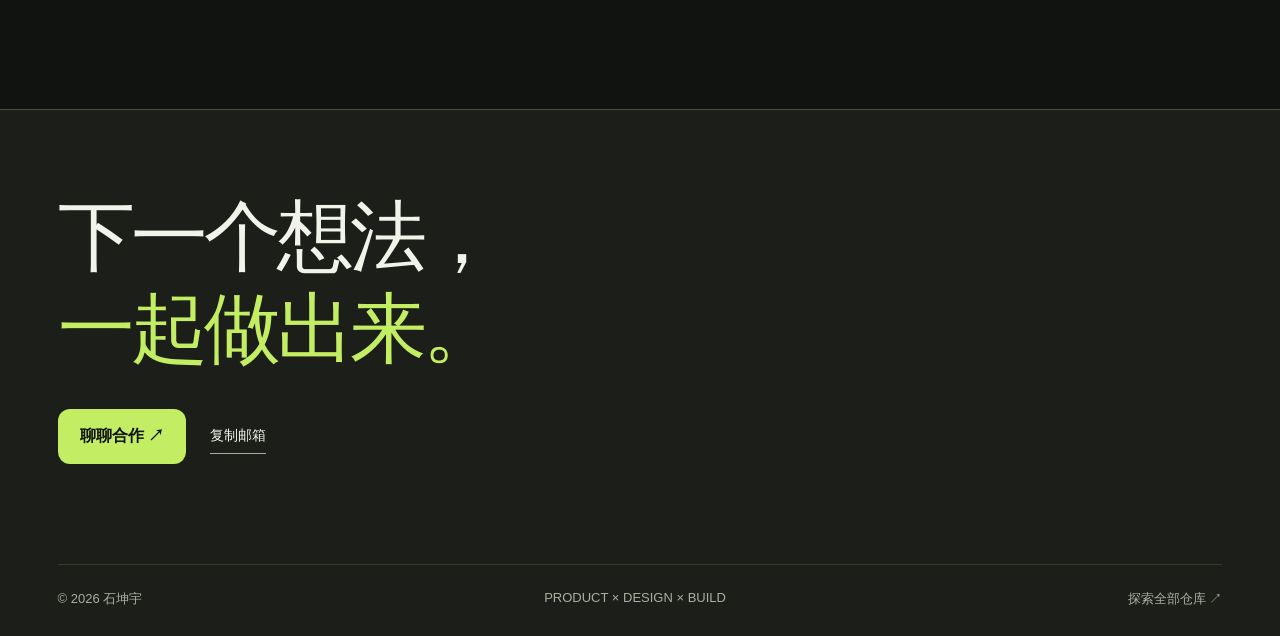
==== commit 8eed5c82: "Refresh AI Trends hero video and screenshot after 40px layout adjustment" ====
--- a/index.html
+++ b/index.html
@@ -1,7 +1,7 @@
 <!doctype html><html lang="zh-CN"><head><meta charset="UTF-8"><meta name="viewport" content="width=device-width, initial-scale=1"><title>石坤宇 · 把想法做成作品</title><meta name="description" content="石坤宇的 Vibe Coding 作品与产品实验：空间交互、数据洞察与 AI 工作流。"><link rel="icon" href="data:image/svg+xml,%3Csvg xmlns='http://www.w3.org/2000/svg' viewBox='0 0 32 32'%3E%3Crect width='32' height='32' fill='%23111310'/%3E%3Ctext x='4' y='24' font-size='24' fill='%23c3ed62'%3EK%3C/text%3E%3C/svg%3E"><link rel="stylesheet" href="style.css"><link rel="stylesheet" href="refinements.css"></head><body><a class="skip" href="#works">跳到作品</a><header><a class="brand" href="#home">KUNYU<span>石坤宇</span></a><nav aria-label="主导航"><a href="#works">作品</a><a href="#method">构建方法</a><a href="perspectives.html">AI 判断</a><a href="https://github.com/cain0624" target="_blank" rel="noopener">GitHub ↗</a></nav></header><main><section class="hero" id="home"><div class="hero-copy"><p class="eyebrow">产品判断 × 设计 × VIBE CODING</p><h1>把想法<br>做成<span>可体验。</span></h1><p class="intro">我是石坤宇。设计师出身的 AI 产品经理，<br>用代码验证想法，让复杂能力变成直觉体验。</p><a class="button magnet" href="#works">进入作品集 <span>↗</span></a></div><div class="stage"><canvas id="field" tabindex="0" role="button" aria-label="自动切换的粒子实验，点击或按空格暂停" aria-pressed="false"></canvas></div><div class="hero-baseline"><span>以产品判断，驱动可运行的作品。</span><a href="#works">向下探索 <span>↓</span></a></div></section><section id="works" class="works reveal"><div class="section-title"><h2>想法的形状。</h2><p>精选 5 件作品。从空间体验、趋势洞察，到销售协作、内容生成与求职决策。</p><div class="filters" role="group" aria-label="作品分类"><button data-filter="全部" aria-pressed="true">全部</button><button data-filter="销售与工作流" aria-pressed="false">销售与工作流</button><button data-filter="知识与成长" aria-pressed="false">知识与成长</button><button data-filter="空间与体验" aria-pressed="false">空间与体验</button><button data-filter="数据与洞察" aria-pressed="false">数据与洞察</button></div><p id="filter-status" role="status" aria-live="polite">展示 5 件作品</p></div></section><section class="gallery" aria-label="全部作品"><article class="work project-row reveal" data-group="空间与体验">
  <div class="project-image project-video"><div class="image-bar"><span>Photo to 3D</span><span>VIDEO</span></div><div class="image-viewport"><video data-src="assets/photo-to-3d-showreel.mp4" poster="assets/photo-to-3d-showreel.jpg" muted loop playsinline preload="none" aria-label="Photo to 3D 项目 Showreel"></video></div><div class="video-tools"><button class="video-toggle" type="button" aria-label="播放Photo to 3D 项目 Showreel" aria-pressed="false">播放</button><button class="video-sound" type="button" aria-label="开启Photo to 3D 项目 Showreel声音" aria-pressed="false">声音关闭</button></div><a class="image-action" href="projects/photo-to-3d.html">查看完整案例 <span>↗</span></a></div>
  <div class="project-copy"><p class="category">空间与体验</p><h3>Photo to 3D</h3><p class="project-headline">照片转空间的互动体验工具</p><dl class="project-facts"><div><dt>产品定位</dt><dd>面向希望呈现照片与故事的个人创作者，将静态画面转为可以进入、探索和保存的三维体验。</dd></div><div><dt>核心功能</dt><dd>照片墙与场景入口、人物漫游、故事角色与探索任务、进度保存；支持上传生成路径，需配置服务。</dd></div><div><dt>为什么做</dt><dd>照片容易成为体验入口，但用户是否愿意持续探索还需验证。因此先用可直接进入的默认场景验证参与价值，再扩大个性化生成，控制首次使用门槛和投入风险。</dd></div></dl><p class="work-meta">体验验证 / 空间交互 / 留存设计</p><div class="project-links"><a class="case-link" href="projects/photo-to-3d.html">项目拆解 <span>↗</span></a><a href="https://cain0624.github.io/photo-to-3d/" target="_blank" rel="noopener">体验产品 ↗</a><a href="https://github.com/cain0624/photo-to-3d#readme" target="_blank" rel="noopener">源码 ↗</a></div></div></article><article class="work project-row reveal" data-group="数据与洞察">
- <div class="project-image project-video"><div class="image-bar"><span>明势 TrendSpect</span><span>VIDEO</span></div><div class="image-viewport"><video data-src="assets/trendspect-hero-v2.mp4" poster="assets/trendspect-hero-v2.jpg" muted loop playsinline preload="none" aria-label="明势首页首屏真实动效录屏"></video></div><div class="video-tools"><button class="video-toggle" type="button" aria-label="播放明势首页首屏真实动效录屏" aria-pressed="false">播放</button></div><a class="image-action" href="projects/ai-trendspect.html">查看完整案例 <span>↗</span></a></div>
+ <div class="project-image project-video"><div class="image-bar"><span>明势 TrendSpect</span><span>VIDEO</span></div><div class="image-viewport"><video data-src="assets/trendspect-hero-v3.mp4" poster="assets/trendspect-hero-v3.jpg" muted loop playsinline preload="none" aria-label="明势首页首屏真实动效录屏"></video></div><div class="video-tools"><button class="video-toggle" type="button" aria-label="播放明势首页首屏真实动效录屏" aria-pressed="false">播放</button></div><a class="image-action" href="projects/ai-trendspect.html">查看完整案例 <span>↗</span></a></div>
  <div class="project-copy"><p class="category">数据与洞察</p><h3>明势 TrendSpect</h3><p class="project-headline">AI 产业与金融信息的趋势洞察平台</p><dl class="project-facts"><div><dt>产品定位</dt><dd>面向关注 AI 产业与金融动态的研究用户，把分散资讯组织为事件、趋势和关系，辅助发现值得继续研究的问题。</dd></div><div><dt>核心功能</dt><dd>快讯浏览、分类与时间筛选、趋势图表、事件关系探索、专栏与工具入口、图表导出；当前数据为模拟。</dd></div><div><dt>为什么做</dt><dd>用户获取资讯后还要自己拼接背景与影响。因此围绕“发现变化—比较趋势—追踪关联”组织功能，先验证信息理解与任务效率，再投入真实数据与分析能力。</dd></div></dl><p class="work-meta">信息决策 / 趋势洞察 / 体验取舍</p><div class="project-links"><a class="case-link" href="projects/ai-trendspect.html">项目拆解 <span>↗</span></a><a href="https://cain0624.github.io/ai-trendspect/" target="_blank" rel="noopener">体验产品 ↗</a><a href="https://github.com/cain0624/ai-trendspect#readme" target="_blank" rel="noopener">源码 ↗</a></div></div></article><article class="work project-row reveal" data-group="销售与工作流">
  <a class="project-image" href="projects/sdr-workbench.html" aria-label="查看AAS · SDR 智能工作台完整案例"><div class="image-bar"><span>AAS</span><span aria-hidden="true">↗</span></div><div class="image-viewport"><div class="parallax-media"><img loading="lazy" src="assets/aas-workbench.jpg" alt="AAS · SDR 智能工作台的真实产品界面"></div></div><span class="image-action">查看完整案例 <span>↗</span></span></a>
  <div class="project-copy"><p class="category">销售与工作流</p><h3>AAS</h3><p class="project-headline">AAS：面向 KOS 的 AI 销售辅助工作台</p><dl class="project-facts"><div><dt>产品定位</dt><dd>AAS 线上保险 KOS AI 销售工作台，将咨询承接、话术辅助、线索管理和内容运营整合进顾问工作流程。</dd></div><div><dt>核心功能</dt><dd>会话与客户画像、候选话术及人工确认、线索建档与分配、回访安排、选题制作与检查发布；当前为交互原型。</dd></div><div><dt>为什么做</dt><dd>咨询承接与跟进断档会影响客户推进，孤立的话术工具难以解决。因此先打通会话到下一步行动，保留顾问确认，以有效推进和承保转化验证价值。</dd></div></dl><p class="work-meta">销售增长 / 优先级判断 / 人机协作</p><div class="project-links"><a class="case-link" href="projects/sdr-workbench.html">项目拆解 <span>↗</span></a><a href="https://cain0624.github.io/sdr-workbench/" target="_blank" rel="noopener">体验产品 ↗</a><a href="https://github.com/cain0624/sdr-workbench#readme" target="_blank" rel="noopener">源码 ↗</a></div></div></article><article class="work project-row reveal" data-group="销售与工作流">
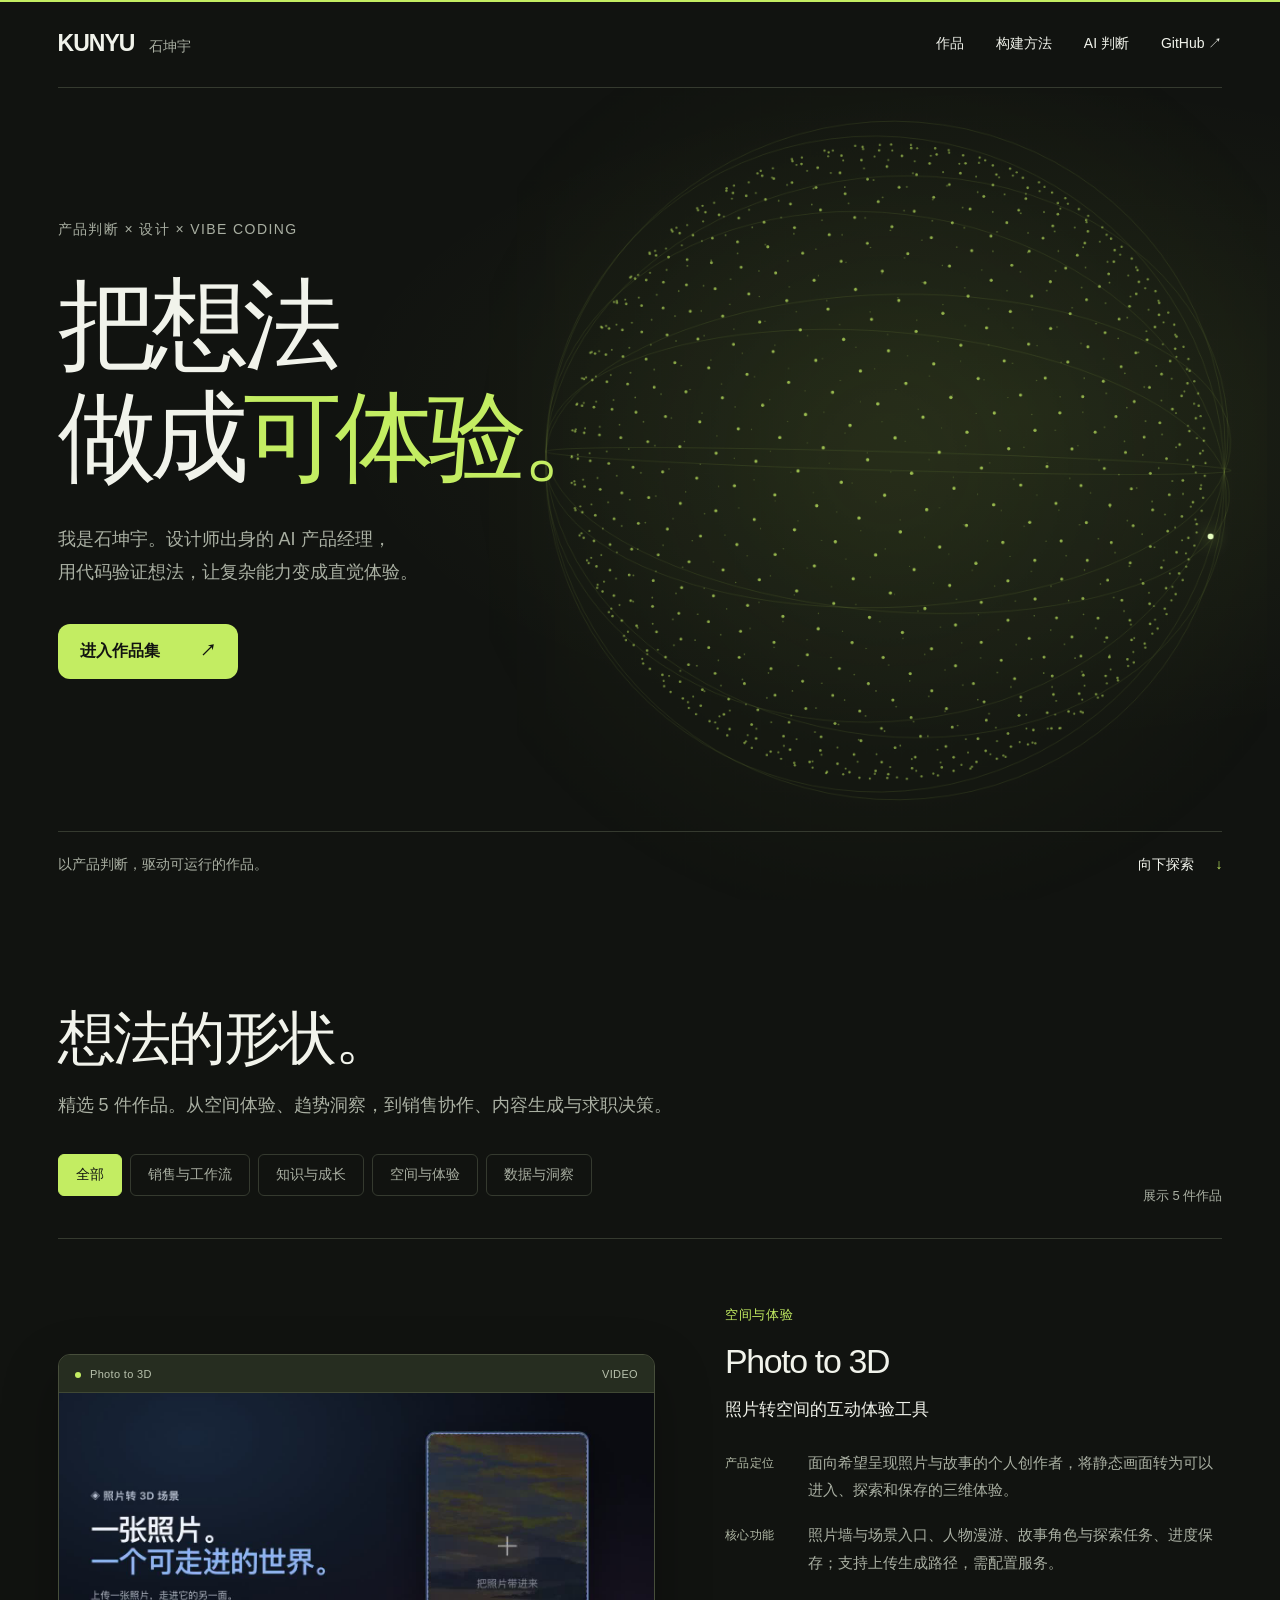
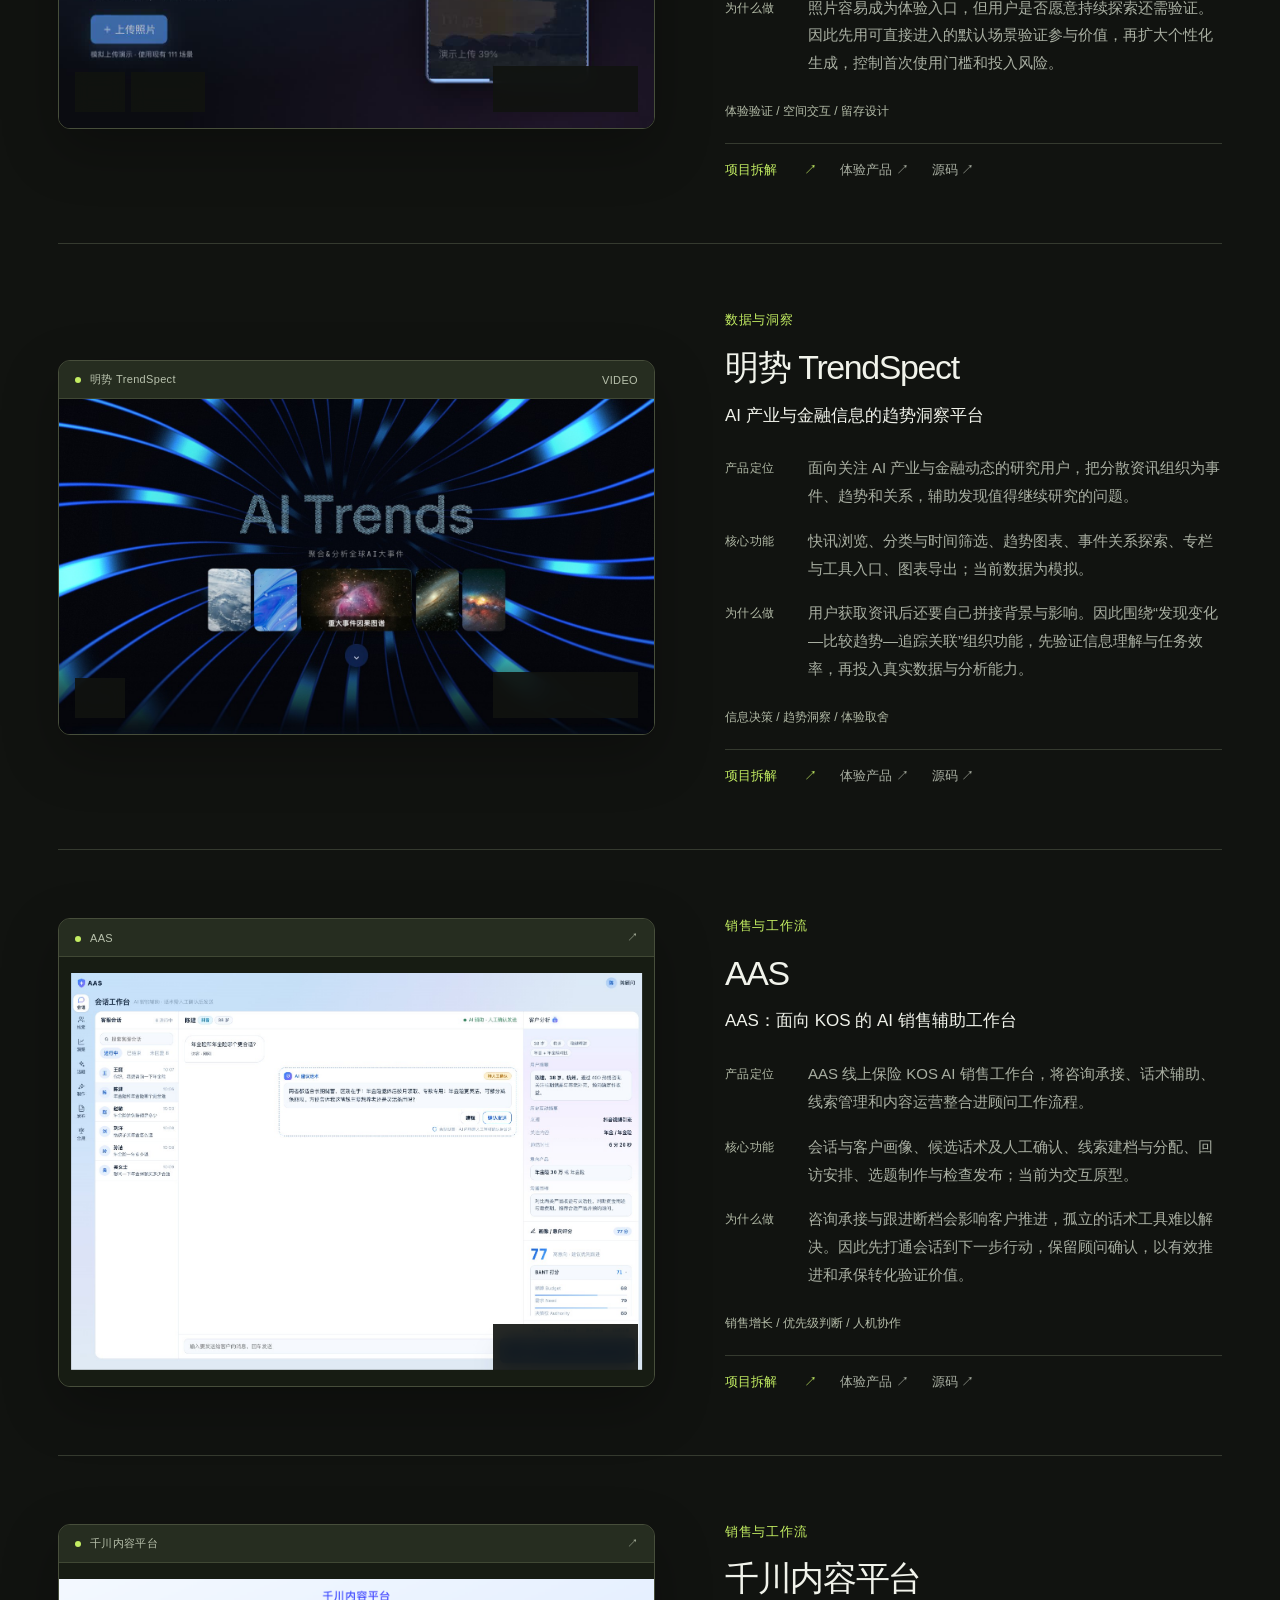
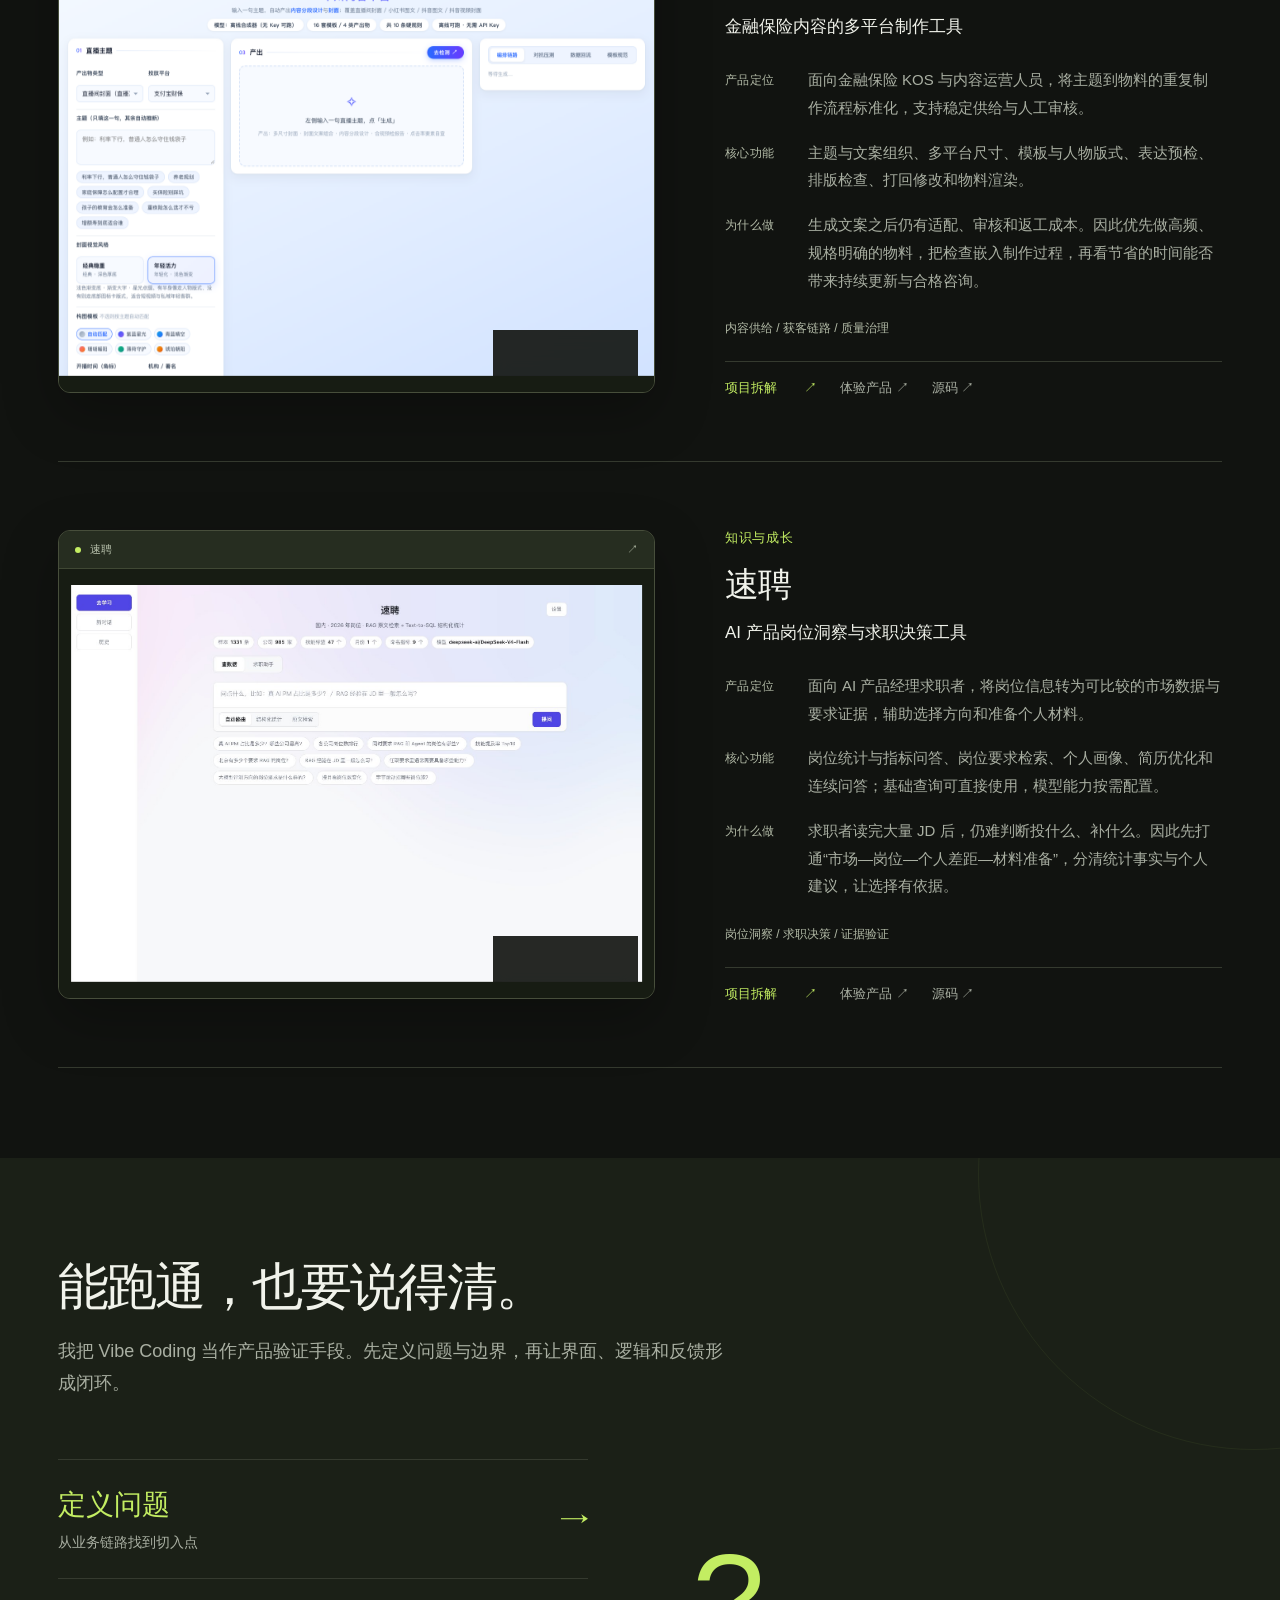
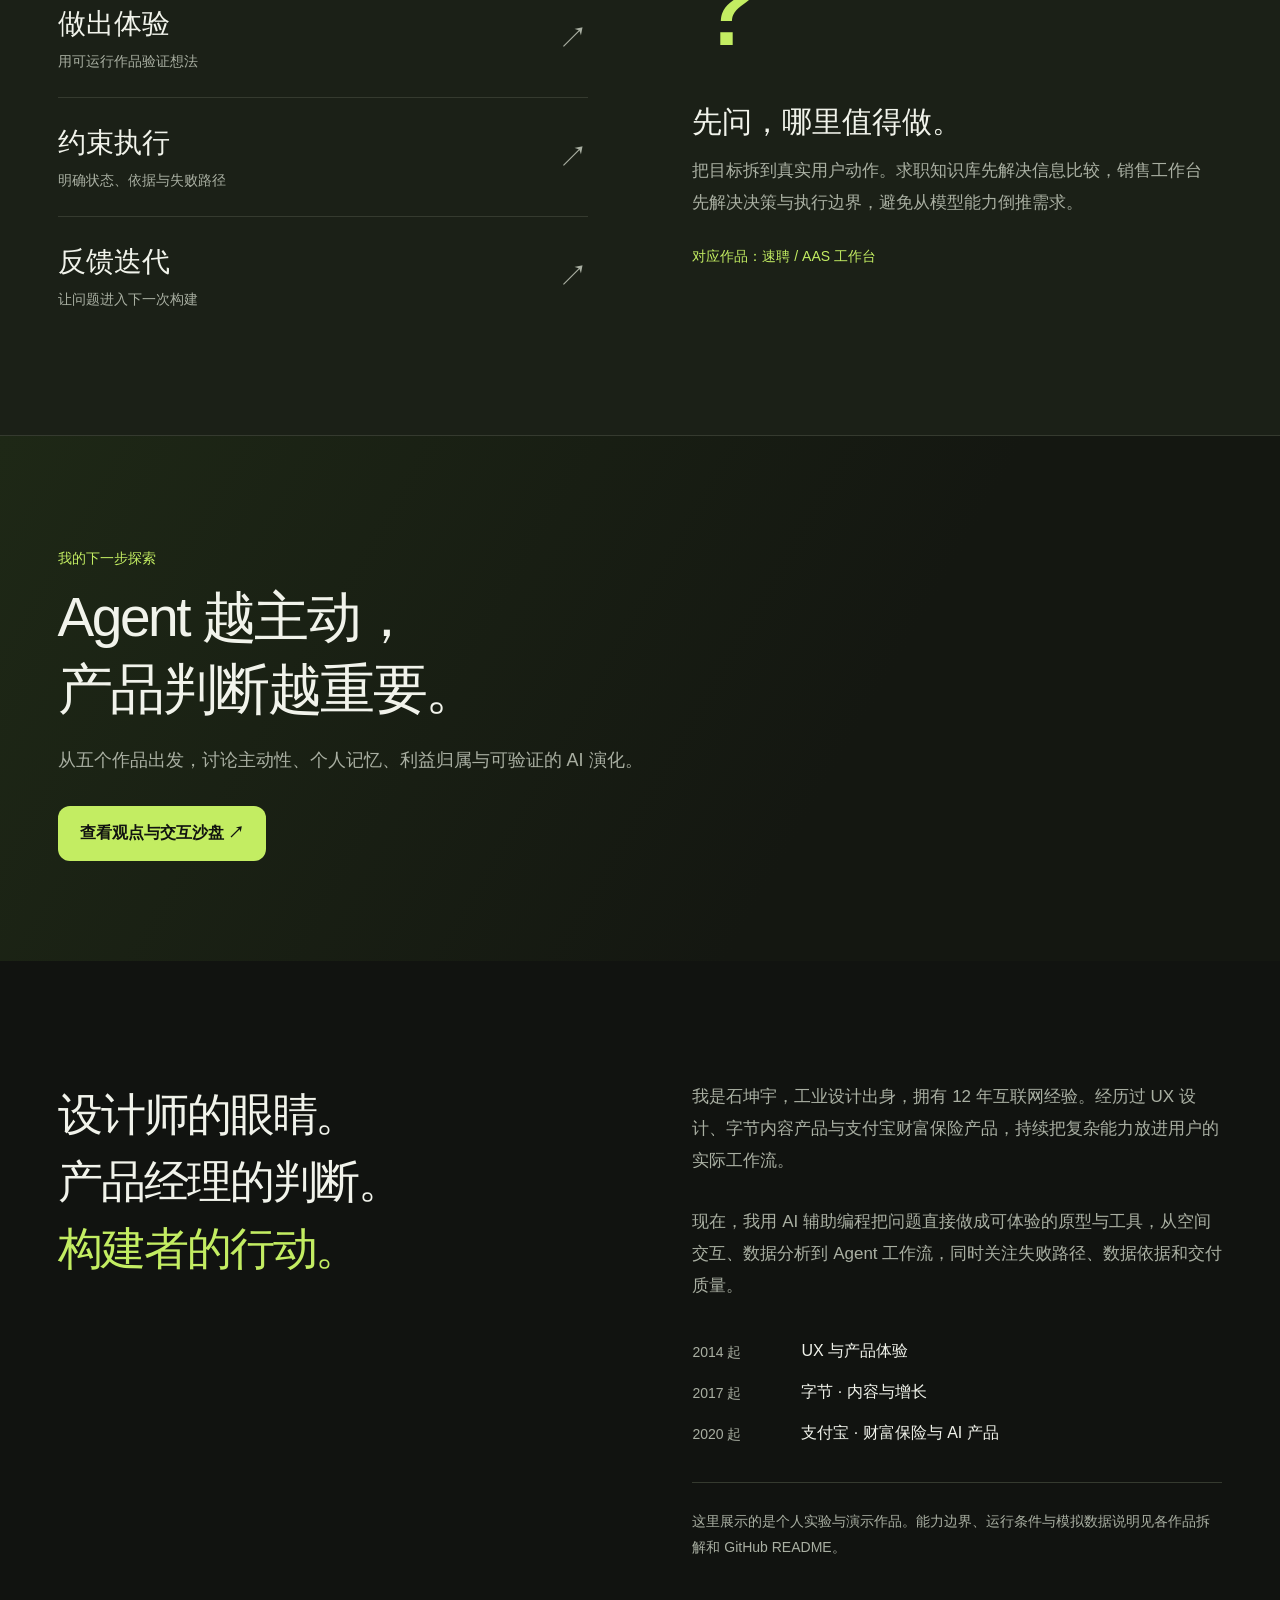
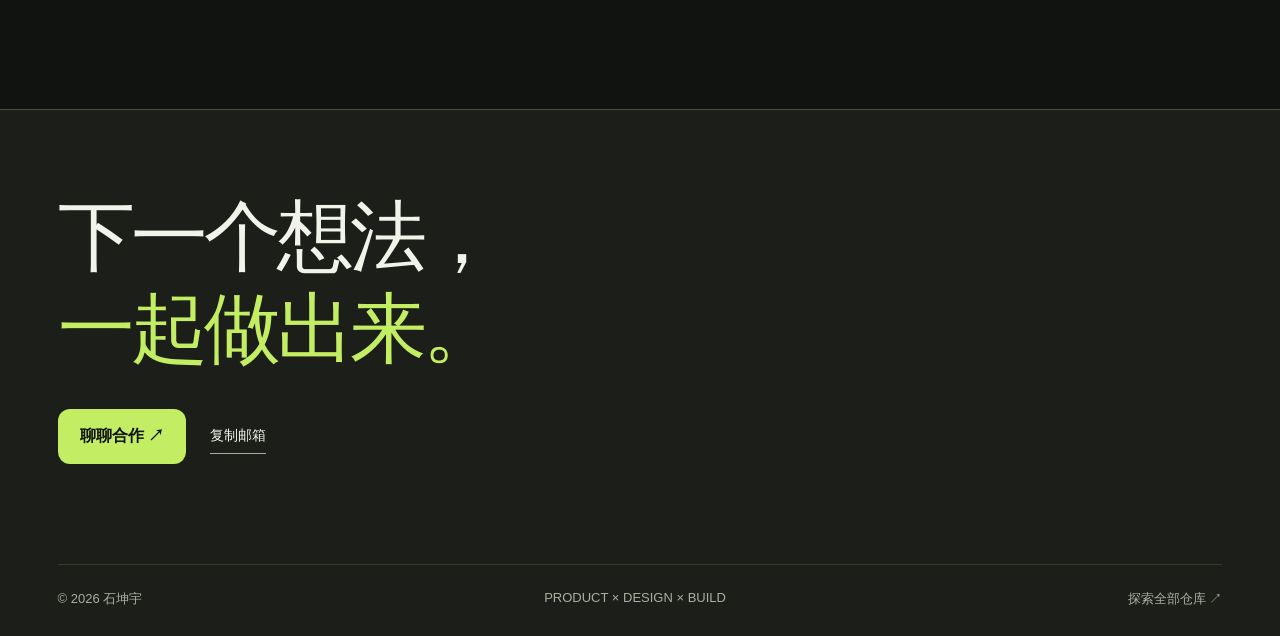
==== commit 59382453: "Reframe AI Trends preview to bring title and cards higher" ====
--- a/index.html
+++ b/index.html
@@ -1,7 +1,7 @@
 <!doctype html><html lang="zh-CN"><head><meta charset="UTF-8"><meta name="viewport" content="width=device-width, initial-scale=1"><title>石坤宇 · 把想法做成作品</title><meta name="description" content="石坤宇的 Vibe Coding 作品与产品实验：空间交互、数据洞察与 AI 工作流。"><link rel="icon" href="data:image/svg+xml,%3Csvg xmlns='http://www.w3.org/2000/svg' viewBox='0 0 32 32'%3E%3Crect width='32' height='32' fill='%23111310'/%3E%3Ctext x='4' y='24' font-size='24' fill='%23c3ed62'%3EK%3C/text%3E%3C/svg%3E"><link rel="stylesheet" href="style.css"><link rel="stylesheet" href="refinements.css"></head><body><a class="skip" href="#works">跳到作品</a><header><a class="brand" href="#home">KUNYU<span>石坤宇</span></a><nav aria-label="主导航"><a href="#works">作品</a><a href="#method">构建方法</a><a href="perspectives.html">AI 判断</a><a href="https://github.com/cain0624" target="_blank" rel="noopener">GitHub ↗</a></nav></header><main><section class="hero" id="home"><div class="hero-copy"><p class="eyebrow">产品判断 × 设计 × VIBE CODING</p><h1>把想法<br>做成<span>可体验。</span></h1><p class="intro">我是石坤宇。设计师出身的 AI 产品经理，<br>用代码验证想法，让复杂能力变成直觉体验。</p><a class="button magnet" href="#works">进入作品集 <span>↗</span></a></div><div class="stage"><canvas id="field" tabindex="0" role="button" aria-label="自动切换的粒子实验，点击或按空格暂停" aria-pressed="false"></canvas></div><div class="hero-baseline"><span>以产品判断，驱动可运行的作品。</span><a href="#works">向下探索 <span>↓</span></a></div></section><section id="works" class="works reveal"><div class="section-title"><h2>想法的形状。</h2><p>精选 5 件作品。从空间体验、趋势洞察，到销售协作、内容生成与求职决策。</p><div class="filters" role="group" aria-label="作品分类"><button data-filter="全部" aria-pressed="true">全部</button><button data-filter="销售与工作流" aria-pressed="false">销售与工作流</button><button data-filter="知识与成长" aria-pressed="false">知识与成长</button><button data-filter="空间与体验" aria-pressed="false">空间与体验</button><button data-filter="数据与洞察" aria-pressed="false">数据与洞察</button></div><p id="filter-status" role="status" aria-live="polite">展示 5 件作品</p></div></section><section class="gallery" aria-label="全部作品"><article class="work project-row reveal" data-group="空间与体验">
  <div class="project-image project-video"><div class="image-bar"><span>Photo to 3D</span><span>VIDEO</span></div><div class="image-viewport"><video data-src="assets/photo-to-3d-showreel.mp4" poster="assets/photo-to-3d-showreel.jpg" muted loop playsinline preload="none" aria-label="Photo to 3D 项目 Showreel"></video></div><div class="video-tools"><button class="video-toggle" type="button" aria-label="播放Photo to 3D 项目 Showreel" aria-pressed="false">播放</button><button class="video-sound" type="button" aria-label="开启Photo to 3D 项目 Showreel声音" aria-pressed="false">声音关闭</button></div><a class="image-action" href="projects/photo-to-3d.html">查看完整案例 <span>↗</span></a></div>
  <div class="project-copy"><p class="category">空间与体验</p><h3>Photo to 3D</h3><p class="project-headline">照片转空间的互动体验工具</p><dl class="project-facts"><div><dt>产品定位</dt><dd>面向希望呈现照片与故事的个人创作者，将静态画面转为可以进入、探索和保存的三维体验。</dd></div><div><dt>核心功能</dt><dd>照片墙与场景入口、人物漫游、故事角色与探索任务、进度保存；支持上传生成路径，需配置服务。</dd></div><div><dt>为什么做</dt><dd>照片容易成为体验入口，但用户是否愿意持续探索还需验证。因此先用可直接进入的默认场景验证参与价值，再扩大个性化生成，控制首次使用门槛和投入风险。</dd></div></dl><p class="work-meta">体验验证 / 空间交互 / 留存设计</p><div class="project-links"><a class="case-link" href="projects/photo-to-3d.html">项目拆解 <span>↗</span></a><a href="https://cain0624.github.io/photo-to-3d/" target="_blank" rel="noopener">体验产品 ↗</a><a href="https://github.com/cain0624/photo-to-3d#readme" target="_blank" rel="noopener">源码 ↗</a></div></div></article><article class="work project-row reveal" data-group="数据与洞察">
- <div class="project-image project-video"><div class="image-bar"><span>明势 TrendSpect</span><span>VIDEO</span></div><div class="image-viewport"><video data-src="assets/trendspect-hero-v3.mp4" poster="assets/trendspect-hero-v3.jpg" muted loop playsinline preload="none" aria-label="明势首页首屏真实动效录屏"></video></div><div class="video-tools"><button class="video-toggle" type="button" aria-label="播放明势首页首屏真实动效录屏" aria-pressed="false">播放</button></div><a class="image-action" href="projects/ai-trendspect.html">查看完整案例 <span>↗</span></a></div>
+ <div class="project-image project-video"><div class="image-bar"><span>明势 TrendSpect</span><span>VIDEO</span></div><div class="image-viewport"><video data-src="assets/trendspect-hero-v4.mp4" poster="assets/trendspect-hero-v4.jpg" muted loop playsinline preload="none" aria-label="明势首页首屏真实动效录屏"></video></div><div class="video-tools"><button class="video-toggle" type="button" aria-label="播放明势首页首屏真实动效录屏" aria-pressed="false">播放</button></div><a class="image-action" href="projects/ai-trendspect.html">查看完整案例 <span>↗</span></a></div>
  <div class="project-copy"><p class="category">数据与洞察</p><h3>明势 TrendSpect</h3><p class="project-headline">AI 产业与金融信息的趋势洞察平台</p><dl class="project-facts"><div><dt>产品定位</dt><dd>面向关注 AI 产业与金融动态的研究用户，把分散资讯组织为事件、趋势和关系，辅助发现值得继续研究的问题。</dd></div><div><dt>核心功能</dt><dd>快讯浏览、分类与时间筛选、趋势图表、事件关系探索、专栏与工具入口、图表导出；当前数据为模拟。</dd></div><div><dt>为什么做</dt><dd>用户获取资讯后还要自己拼接背景与影响。因此围绕“发现变化—比较趋势—追踪关联”组织功能，先验证信息理解与任务效率，再投入真实数据与分析能力。</dd></div></dl><p class="work-meta">信息决策 / 趋势洞察 / 体验取舍</p><div class="project-links"><a class="case-link" href="projects/ai-trendspect.html">项目拆解 <span>↗</span></a><a href="https://cain0624.github.io/ai-trendspect/" target="_blank" rel="noopener">体验产品 ↗</a><a href="https://github.com/cain0624/ai-trendspect#readme" target="_blank" rel="noopener">源码 ↗</a></div></div></article><article class="work project-row reveal" data-group="销售与工作流">
  <a class="project-image" href="projects/sdr-workbench.html" aria-label="查看AAS · SDR 智能工作台完整案例"><div class="image-bar"><span>AAS</span><span aria-hidden="true">↗</span></div><div class="image-viewport"><div class="parallax-media"><img loading="lazy" src="assets/aas-workbench.jpg" alt="AAS · SDR 智能工作台的真实产品界面"></div></div><span class="image-action">查看完整案例 <span>↗</span></span></a>
  <div class="project-copy"><p class="category">销售与工作流</p><h3>AAS</h3><p class="project-headline">AAS：面向 KOS 的 AI 销售辅助工作台</p><dl class="project-facts"><div><dt>产品定位</dt><dd>AAS 线上保险 KOS AI 销售工作台，将咨询承接、话术辅助、线索管理和内容运营整合进顾问工作流程。</dd></div><div><dt>核心功能</dt><dd>会话与客户画像、候选话术及人工确认、线索建档与分配、回访安排、选题制作与检查发布；当前为交互原型。</dd></div><div><dt>为什么做</dt><dd>咨询承接与跟进断档会影响客户推进，孤立的话术工具难以解决。因此先打通会话到下一步行动，保留顾问确认，以有效推进和承保转化验证价值。</dd></div></dl><p class="work-meta">销售增长 / 优先级判断 / 人机协作</p><div class="project-links"><a class="case-link" href="projects/sdr-workbench.html">项目拆解 <span>↗</span></a><a href="https://cain0624.github.io/sdr-workbench/" target="_blank" rel="noopener">体验产品 ↗</a><a href="https://github.com/cain0624/sdr-workbench#readme" target="_blank" rel="noopener">源码 ↗</a></div></div></article><article class="work project-row reveal" data-group="销售与工作流">
